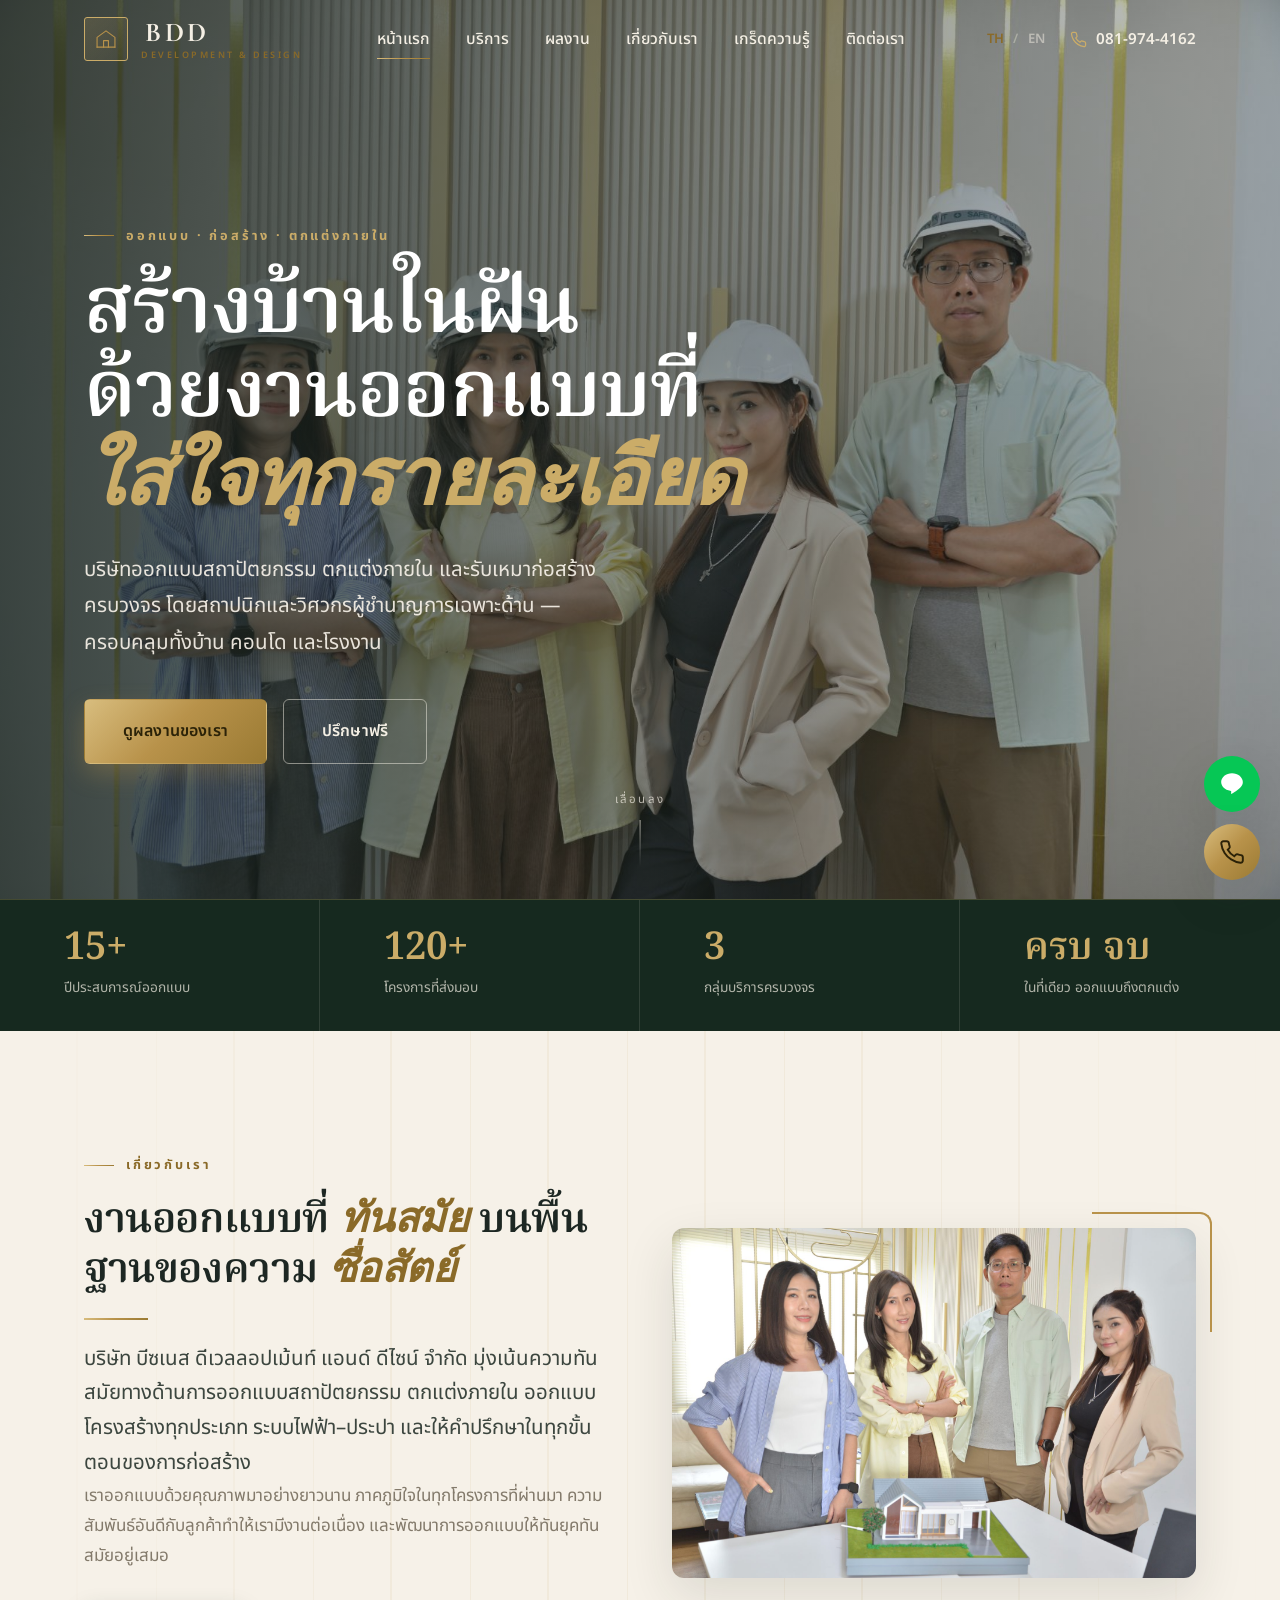
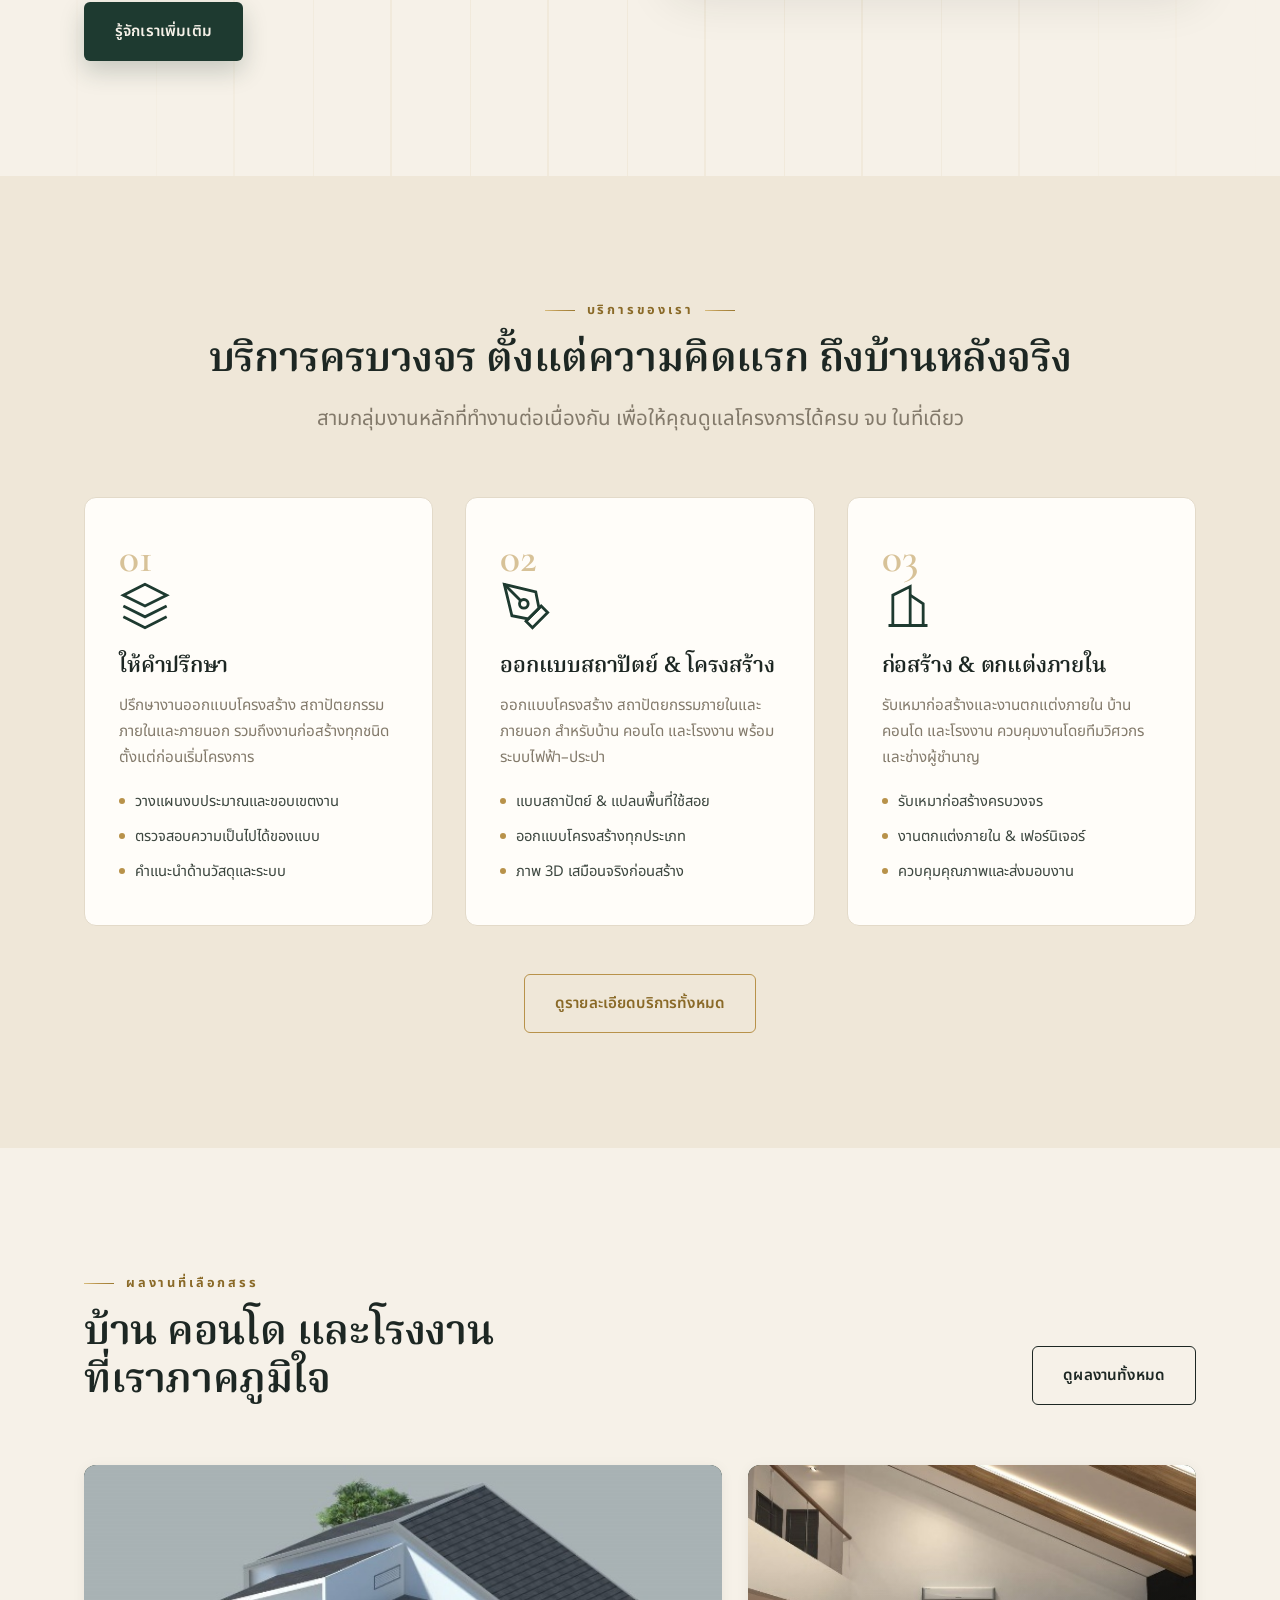
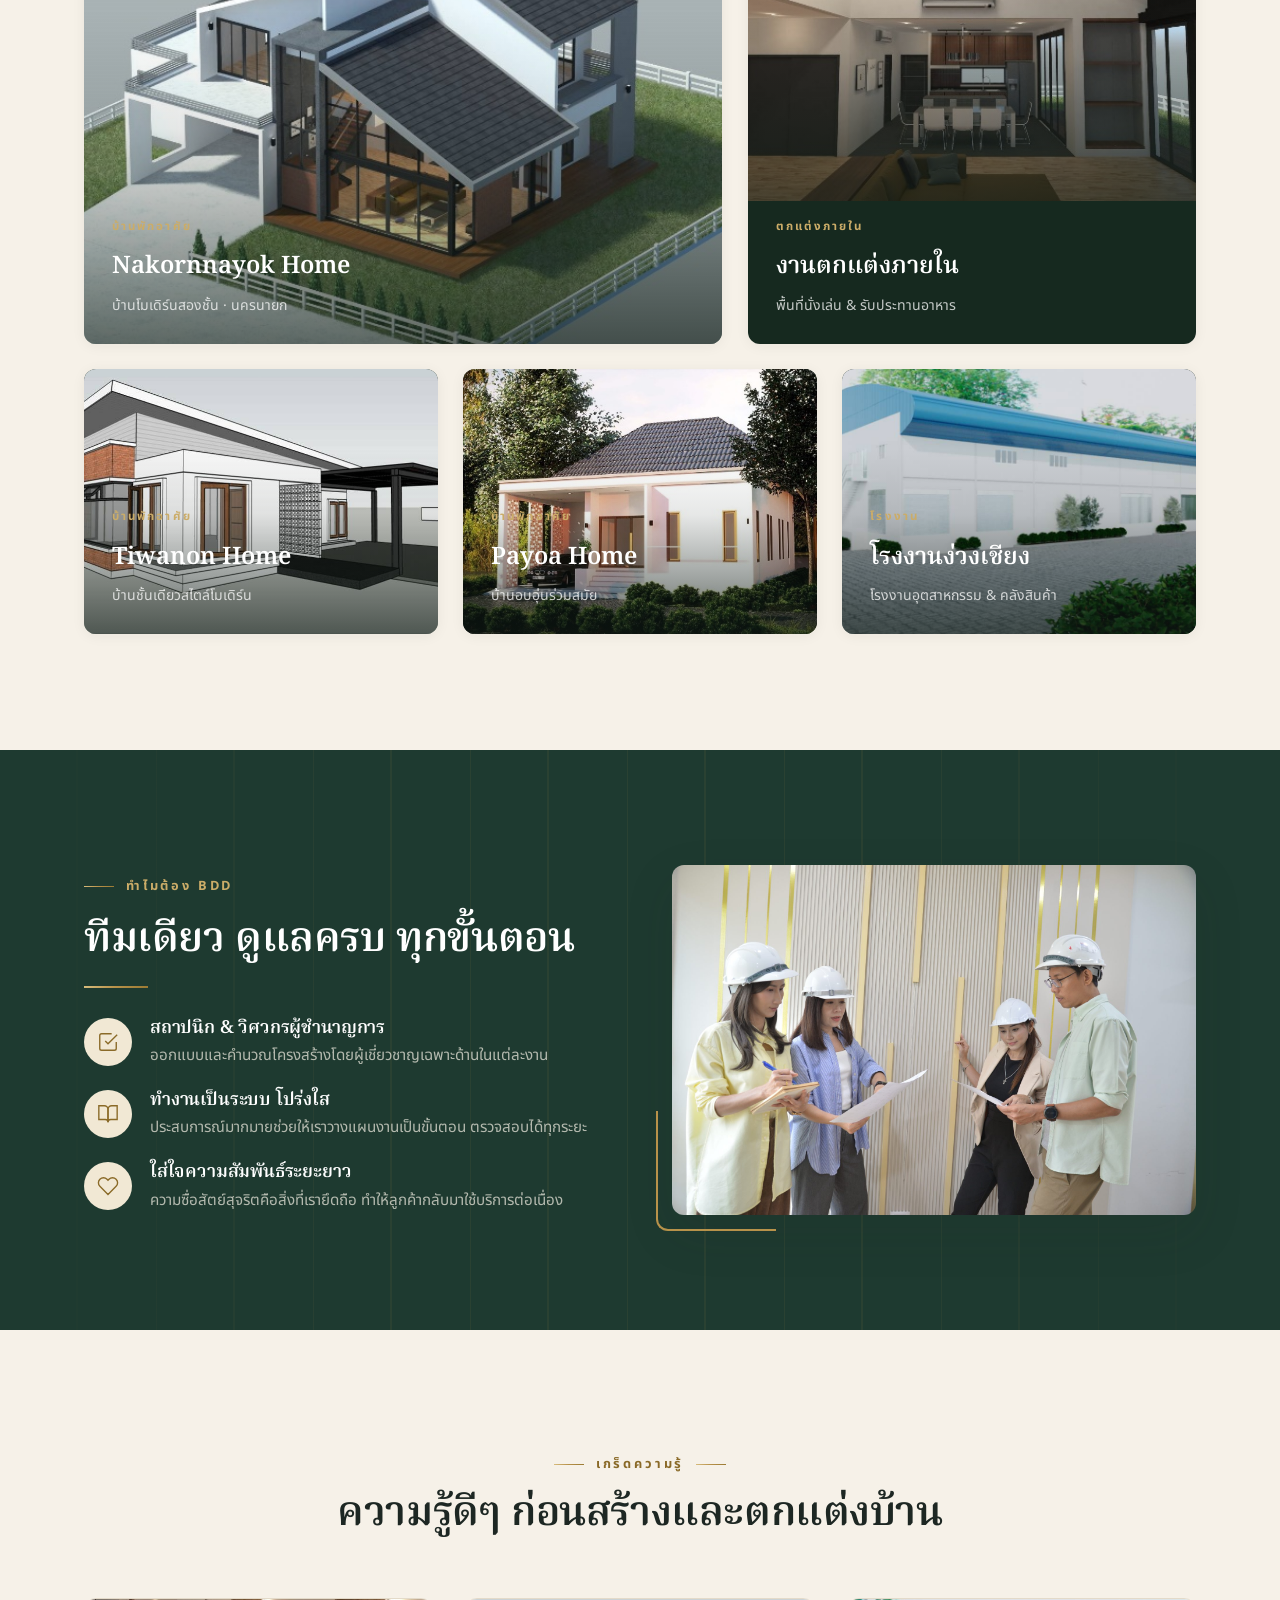
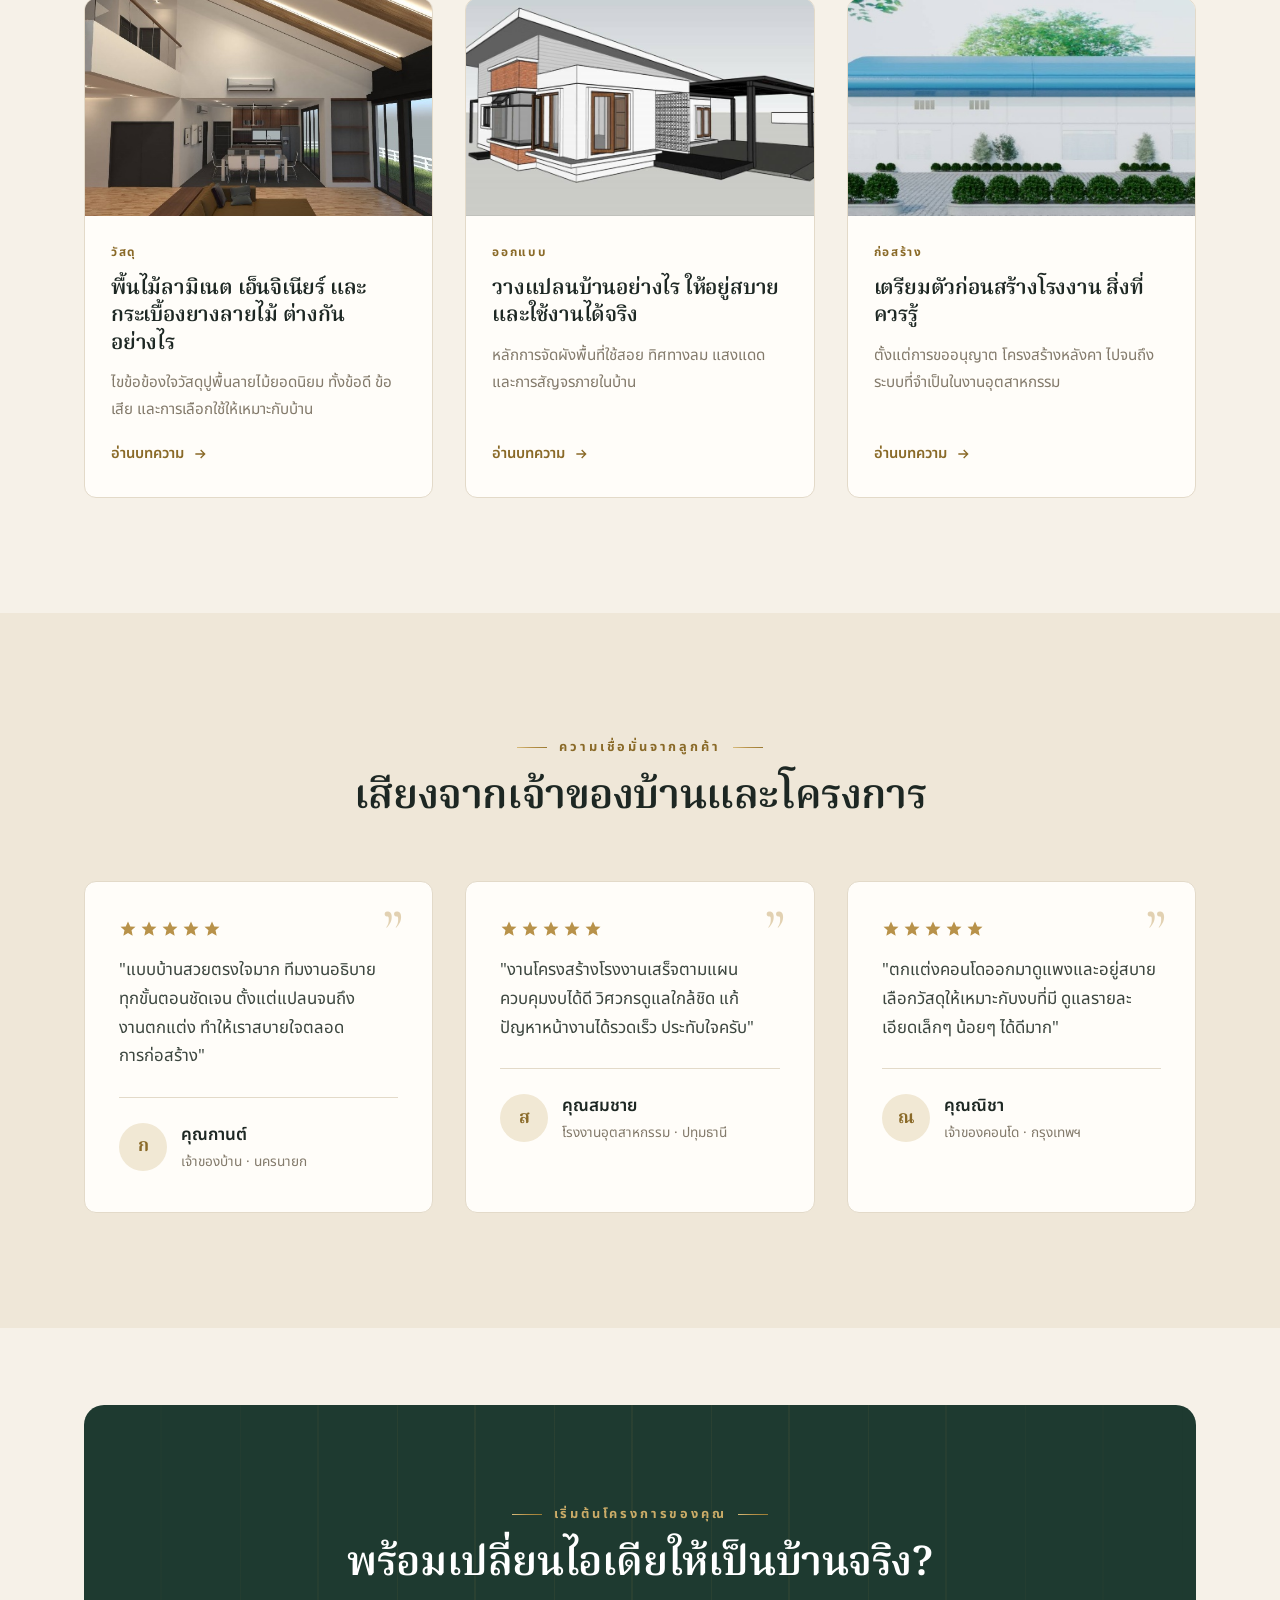
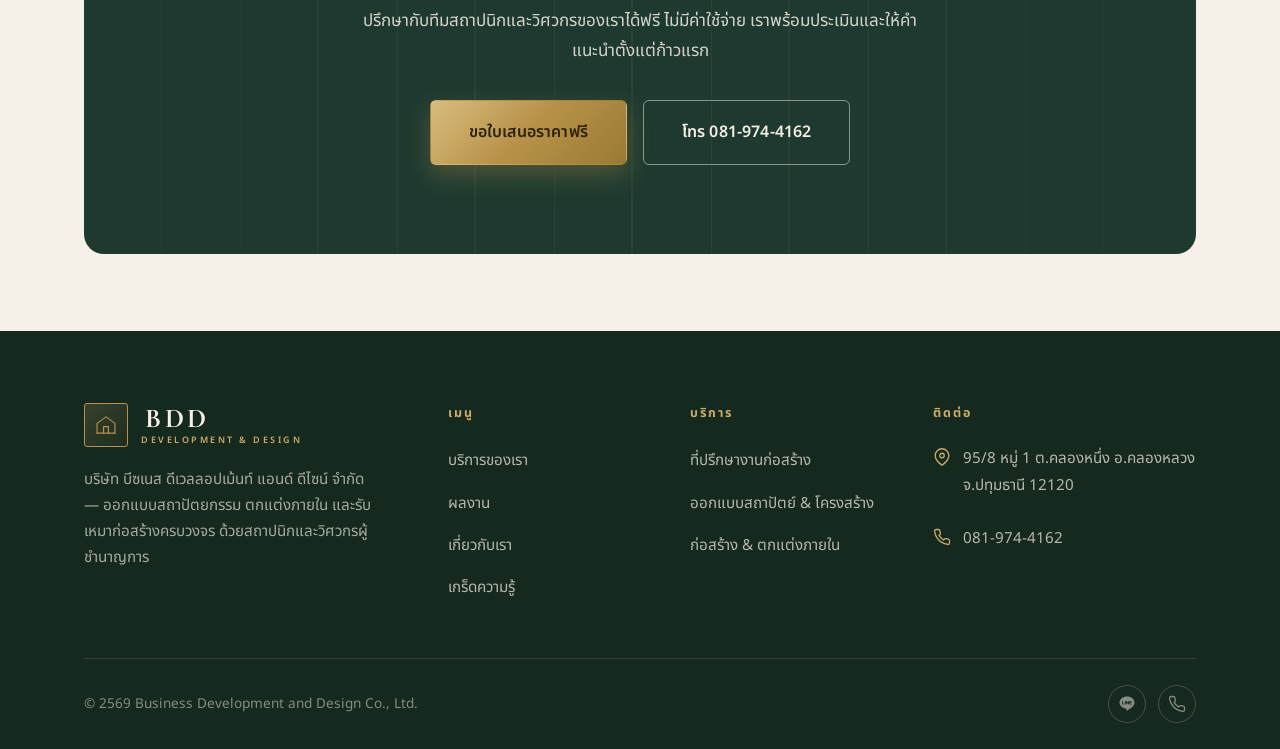
==== index.html @ d938772e "Add files via upload" ====
<!DOCTYPE html>
<html lang="th" data-lang="th">
<head>
<meta charset="UTF-8" />
<meta name="viewport" content="width=device-width, initial-scale=1.0" />
<title data-th="BDD · ออกแบบ ก่อสร้าง ตกแต่งภายใน" data-en="BDD · Architecture, Construction & Interior">BDD · ออกแบบ ก่อสร้าง ตกแต่งภายใน</title>
<meta name="description" content="บริษัท บีซเนส ดีเวลลอปเม้นท์ แอนด์ ดีไซน์ จำกัด — ออกแบบสถาปัตยกรรม ตกแต่งภายใน และรับเหมาก่อสร้างครบวงจร บ้าน คอนโด โรงงาน" />
<link rel="stylesheet" href="assets/styles.css" />
</head>
<body>

<!-- ============ HERO ============ -->
<section class="hero">
  <div class="hero__bg">
    <img src="assets/img/team-group.jpg" alt="ทีมงาน BDD" />
  </div>
  <div class="container">
    <div class="hero__inner">
      <span class="eyebrow on-dark reveal"><span class="th">ออกแบบ · ก่อสร้าง · ตกแต่งภายใน</span><span class="en">Architecture · Build · Interior</span></span>
      <h1 class="hero__title reveal" data-d="1">
        <span class="th">สร้างบ้านในฝัน<br />ด้วยงานออกแบบที่ <em>ใส่ใจทุกรายละเอียด</em></span>
        <span class="en">Building dream spaces<br />with <em>meticulous</em> design &amp; craft</span>
      </h1>
      <p class="hero__lead reveal" data-d="2">
        <span class="th">บริษัทออกแบบสถาปัตยกรรม ตกแต่งภายใน และรับเหมาก่อสร้างครบวงจร โดยสถาปนิกและวิศวกรผู้ชำนาญการเฉพาะด้าน — ครอบคลุมทั้งบ้าน คอนโด และโรงงาน</span>
        <span class="en">Full-service architecture, interior design and construction — delivered by experienced architects and specialist engineers. Homes, condos and factories.</span>
      </p>
      <div class="hero__cta btn-row reveal" data-d="3">
        <a class="btn btn-gold btn-lg" href="portfolio.html"><span class="th">ดูผลงานของเรา</span><span class="en">View Our Work</span></a>
        <a class="btn btn-ghost on-dark btn-lg" href="contact.html"><span class="th">ปรึกษาฟรี</span><span class="en">Free Consultation</span></a>
      </div>
    </div>
  </div>
  <div class="hero__scroll"><span class="th">เลื่อนลง</span><span class="en">Scroll</span><span class="line"></span></div>
</section>

<!-- ============ STAT STRIP ============ -->
<div class="hero-stats">
  <div class="hero-stats__grid">
    <div class="hero-stats__item">
      <div class="hero-stats__num"><span data-count="15">15</span>+</div>
      <div class="hero-stats__label"><span class="th">ปีประสบการณ์ออกแบบ</span><span class="en">Years of design</span></div>
    </div>
    <div class="hero-stats__item">
      <div class="hero-stats__num"><span data-count="120">120</span>+</div>
      <div class="hero-stats__label"><span class="th">โครงการที่ส่งมอบ</span><span class="en">Projects delivered</span></div>
    </div>
    <div class="hero-stats__item">
      <div class="hero-stats__num"><span data-count="3">3</span></div>
      <div class="hero-stats__label"><span class="th">กลุ่มบริการครบวงจร</span><span class="en">Service lines</span></div>
    </div>
    <div class="hero-stats__item">
      <div class="hero-stats__num"><span class="th">ครบ จบ</span><span class="en">All‑in</span></div>
      <div class="hero-stats__label"><span class="th">ในที่เดียว ออกแบบถึงตกแต่ง</span><span class="en">Design to handover</span></div>
    </div>
  </div>
</div>

<!-- ============ INTRO ============ -->
<section class="section pinstripe">
  <div class="container">
    <div class="split">
      <div class="reveal">
        <span class="eyebrow"><span class="th">เกี่ยวกับเรา</span><span class="en">Who we are</span></span>
        <h2 class="h2" style="margin-top:18px;">
          <span class="th">งานออกแบบที่ <span class="serif-accent">ทันสมัย</span> บนพื้นฐานของความ <span class="serif-accent">ซื่อสัตย์</span></span>
          <span class="en">Modern design built on a foundation of <span class="serif-accent">trust</span></span>
        </h2>
        <hr class="rule" />
        <p class="lead">
          <span class="th">บริษัท บีซเนส ดีเวลลอปเม้นท์ แอนด์ ดีไซน์ จำกัด มุ่งเน้นความทันสมัยทางด้านการออกแบบสถาปัตยกรรม ตกแต่งภายใน ออกแบบโครงสร้างทุกประเภท ระบบไฟฟ้า–ประปา และให้คำปรึกษาในทุกขั้นตอนของการก่อสร้าง</span>
          <span class="en">Business Development and Design Co., Ltd. focuses on contemporary architecture, interior design, structural engineering of all types, MEP systems, and consultation through every stage of construction.</span>
        </p>
        <p class="muted">
          <span class="th">เราออกแบบด้วยคุณภาพมาอย่างยาวนาน ภาคภูมิใจในทุกโครงการที่ผ่านมา ความสัมพันธ์อันดีกับลูกค้าทำให้เรามีงานต่อเนื่อง และพัฒนาการออกแบบให้ทันยุคทันสมัยอยู่เสมอ</span>
          <span class="en">We have delivered quality design for years and take pride in every project. Strong client relationships keep our work flowing — and keep our design thinking current.</span>
        </p>
        <div class="btn-row" style="margin-top:30px;">
          <a class="btn btn-primary" href="about.html"><span class="th">รู้จักเราเพิ่มเติม</span><span class="en">More about us</span></a>
        </div>
      </div>
      <div class="reveal" data-d="2">
        <div class="media-frame">
          <img src="assets/img/team-model.jpg" alt="ทีมงาน BDD กับโมเดลบ้าน" />
        </div>
      </div>
    </div>
  </div>
</section>

<!-- ============ SERVICES ============ -->
<section class="section bg-ivory2">
  <div class="container">
    <div class="section-head center reveal">
      <span class="eyebrow is-centered"><span class="th">บริการของเรา</span><span class="en">What we do</span></span>
      <h2 class="h2"><span class="th">บริการครบวงจร ตั้งแต่ความคิดแรก ถึงบ้านหลังจริง</span><span class="en">End‑to‑end service, from first idea to finished home</span></h2>
      <p class="lead mx-auto maxw-md muted"><span class="th">สามกลุ่มงานหลักที่ทำงานต่อเนื่องกัน เพื่อให้คุณดูแลโครงการได้ครบ จบ ในที่เดียว</span><span class="en">Three connected service lines so your whole project lives under one roof.</span></p>
    </div>
    <div class="grid grid-3">
      <div class="service-card reveal" data-d="1">
        <div class="service-card__num">01</div>
        <div class="service-card__icon"><svg viewBox="0 0 24 24" fill="none" stroke="currentColor"><path d="M12 2 2 7l10 5 10-5-10-5z"/><path d="m2 17 10 5 10-5"/><path d="m2 12 10 5 10-5"/></svg></div>
        <h3 class="h3"><span class="th">ให้คำปรึกษา</span><span class="en">Consulting</span></h3>
        <p><span class="th">ปรึกษางานออกแบบโครงสร้าง สถาปัตยกรรมภายในและภายนอก รวมถึงงานก่อสร้างทุกชนิด ตั้งแต่ก่อนเริ่มโครงการ</span><span class="en">Guidance on structural, interior and exterior architecture, and all construction work — right from the planning stage.</span></p>
        <ul class="service-card__list">
          <li><span class="th">วางแผนงบประมาณและขอบเขตงาน</span><span class="en">Budget &amp; scope planning</span></li>
          <li><span class="th">ตรวจสอบความเป็นไปได้ของแบบ</span><span class="en">Design feasibility review</span></li>
          <li><span class="th">คำแนะนำด้านวัสดุและระบบ</span><span class="en">Material &amp; systems advice</span></li>
        </ul>
      </div>
      <div class="service-card reveal" data-d="2">
        <div class="service-card__num">02</div>
        <div class="service-card__icon"><svg viewBox="0 0 24 24" fill="none" stroke="currentColor"><path d="m12 19 7-7 3 3-7 7-3-3z"/><path d="m18 13-1.5-7.5L2 2l3.5 14.5L13 18l5-5z"/><path d="m2 2 7.586 7.586"/><circle cx="11" cy="11" r="2"/></svg></div>
        <h3 class="h3"><span class="th">ออกแบบสถาปัตย์ &amp; โครงสร้าง</span><span class="en">Architecture &amp; Structure</span></h3>
        <p><span class="th">ออกแบบโครงสร้าง สถาปัตยกรรมภายในและภายนอก สำหรับบ้าน คอนโด และโรงงาน พร้อมระบบไฟฟ้า–ประปา</span><span class="en">Structural and architectural design — interior and exterior — for homes, condos and factories, including electrical and plumbing systems.</span></p>
        <ul class="service-card__list">
          <li><span class="th">แบบสถาปัตย์ &amp; แปลนพื้นที่ใช้สอย</span><span class="en">Architectural plans &amp; layouts</span></li>
          <li><span class="th">ออกแบบโครงสร้างทุกประเภท</span><span class="en">All structural types</span></li>
          <li><span class="th">ภาพ 3D เสมือนจริงก่อนสร้าง</span><span class="en">Photoreal 3D before building</span></li>
        </ul>
      </div>
      <div class="service-card reveal" data-d="3">
        <div class="service-card__num">03</div>
        <div class="service-card__icon"><svg viewBox="0 0 24 24" fill="none" stroke="currentColor"><path d="M3 21h18"/><path d="M5 21V7l8-4v18"/><path d="M19 21V11l-6-4"/><path d="M9 9v.01"/><path d="M9 12v.01"/><path d="M9 15v.01"/></svg></div>
        <h3 class="h3"><span class="th">ก่อสร้าง &amp; ตกแต่งภายใน</span><span class="en">Build &amp; Interior</span></h3>
        <p><span class="th">รับเหมาก่อสร้างและงานตกแต่งภายใน บ้าน คอนโด และโรงงาน ควบคุมงานโดยทีมวิศวกรและช่างผู้ชำนาญ</span><span class="en">Construction and interior fit‑out for homes, condos and factories — supervised by our engineers and skilled craftsmen.</span></p>
        <ul class="service-card__list">
          <li><span class="th">รับเหมาก่อสร้างครบวงจร</span><span class="en">Turnkey construction</span></li>
          <li><span class="th">งานตกแต่งภายใน &amp; เฟอร์นิเจอร์</span><span class="en">Interior &amp; furniture</span></li>
          <li><span class="th">ควบคุมคุณภาพและส่งมอบงาน</span><span class="en">QC &amp; handover</span></li>
        </ul>
      </div>
    </div>
    <div class="btn-row is-centered" style="margin-top:48px;">
      <a class="btn btn-outline-gold" href="services.html"><span class="th">ดูรายละเอียดบริการทั้งหมด</span><span class="en">Explore all services</span></a>
    </div>
  </div>
</section>

<!-- ============ FEATURED WORK ============ -->
<section class="section">
  <div class="container">
    <div class="section-head reveal" style="display:flex; justify-content:space-between; align-items:flex-end; gap:24px; flex-wrap:wrap;">
      <div>
        <span class="eyebrow"><span class="th">ผลงานที่เลือกสรร</span><span class="en">Selected work</span></span>
        <h2 class="h2" style="margin-top:14px;"><span class="th">บ้าน คอนโด และโรงงาน<br />ที่เราภาคภูมิใจ</span><span class="en">Homes, condos &amp; factories<br />we're proud of</span></h2>
      </div>
      <a class="btn btn-ghost" href="portfolio.html"><span class="th">ดูผลงานทั้งหมด</span><span class="en">All projects</span></a>
    </div>
    <div class="work-grid">
      <a class="work-card col-7 reveal" href="portfolio.html" data-d="1">
        <div class="work-card__media"><img src="assets/img/proj-nakornnayok-iso.jpg" alt="Nakornnayok Home" /></div>
        <span class="work-card__arrow"><svg viewBox="0 0 24 24" width="18" height="18" fill="none" stroke="currentColor" stroke-width="2"><path d="M7 17 17 7M9 7h8v8"/></svg></span>
        <div class="work-card__body">
          <span class="work-card__cat"><span class="th">บ้านพักอาศัย</span><span class="en">Residence</span></span>
          <div class="work-card__title">Nakornnayok Home</div>
          <div class="work-card__meta"><span class="th">บ้านโมเดิร์นสองชั้น · นครนายก</span><span class="en">Modern two‑storey · Nakhon Nayok</span></div>
        </div>
      </a>
      <a class="work-card col-5 reveal" href="portfolio.html" data-d="2">
        <div class="work-card__media"><img src="assets/img/interior-dining.jpg" alt="Interior" /></div>
        <span class="work-card__arrow"><svg viewBox="0 0 24 24" width="18" height="18" fill="none" stroke="currentColor" stroke-width="2"><path d="M7 17 17 7M9 7h8v8"/></svg></span>
        <div class="work-card__body">
          <span class="work-card__cat"><span class="th">ตกแต่งภายใน</span><span class="en">Interior</span></span>
          <div class="work-card__title"><span class="th">งานตกแต่งภายใน</span><span class="en">Interior Fit‑out</span></div>
          <div class="work-card__meta"><span class="th">พื้นที่นั่งเล่น &amp; รับประทานอาหาร</span><span class="en">Living &amp; dining space</span></div>
        </div>
      </a>
      <a class="work-card col-4 reveal" href="portfolio.html" data-d="1">
        <div class="work-card__media"><img src="assets/img/proj-tiwanon-single.jpg" alt="Tiwanon Home" /></div>
        <span class="work-card__arrow"><svg viewBox="0 0 24 24" width="18" height="18" fill="none" stroke="currentColor" stroke-width="2"><path d="M7 17 17 7M9 7h8v8"/></svg></span>
        <div class="work-card__body">
          <span class="work-card__cat"><span class="th">บ้านพักอาศัย</span><span class="en">Residence</span></span>
          <div class="work-card__title">Tiwanon Home</div>
          <div class="work-card__meta"><span class="th">บ้านชั้นเดียวสไตล์โมเดิร์น</span><span class="en">Single‑storey modern</span></div>
        </div>
      </a>
      <a class="work-card col-4 reveal" href="portfolio.html" data-d="2">
        <div class="work-card__media"><img src="assets/img/proj-payoa-house.jpg" alt="Payoa Home" /></div>
        <span class="work-card__arrow"><svg viewBox="0 0 24 24" width="18" height="18" fill="none" stroke="currentColor" stroke-width="2"><path d="M7 17 17 7M9 7h8v8"/></svg></span>
        <div class="work-card__body">
          <span class="work-card__cat"><span class="th">บ้านพักอาศัย</span><span class="en">Residence</span></span>
          <div class="work-card__title">Payoa Home</div>
          <div class="work-card__meta"><span class="th">บ้านอบอุ่นร่วมสมัย</span><span class="en">Warm contemporary home</span></div>
        </div>
      </a>
      <a class="work-card col-4 reveal" href="portfolio.html" data-d="3">
        <div class="work-card__media"><img src="assets/img/factory-render1.jpg" alt="Nguang Chiang Factory" /></div>
        <span class="work-card__arrow"><svg viewBox="0 0 24 24" width="18" height="18" fill="none" stroke="currentColor" stroke-width="2"><path d="M7 17 17 7M9 7h8v8"/></svg></span>
        <div class="work-card__body">
          <span class="work-card__cat"><span class="th">โรงงาน</span><span class="en">Industrial</span></span>
          <div class="work-card__title"><span class="th">โรงงานง่วงเชียง</span><span class="en">Nguang Chiang</span></div>
          <div class="work-card__meta"><span class="th">โรงงานอุตสาหกรรม &amp; คลังสินค้า</span><span class="en">Factory &amp; warehouse</span></div>
        </div>
      </a>
    </div>
  </div>
</section>

<!-- ============ WHY US ============ -->
<section class="section bg-forest pinstripe">
  <div class="container">
    <div class="split">
      <div class="reveal">
        <span class="eyebrow on-dark"><span class="th">ทำไมต้อง BDD</span><span class="en">Why BDD</span></span>
        <h2 class="h2" style="color:#fff; margin-top:18px;"><span class="th">ทีมเดียว ดูแลครบ ทุกขั้นตอน</span><span class="en">One team, accountable at every step</span></h2>
        <hr class="rule" />
        <ul class="feature-list">
          <li>
            <span class="fi-icon"><svg viewBox="0 0 24 24" fill="none" stroke="currentColor"><path d="m9 11 3 3L22 4"/><path d="M21 12v7a2 2 0 0 1-2 2H5a2 2 0 0 1-2-2V5a2 2 0 0 1 2-2h11"/></svg></span>
            <div>
              <h4 style="color:#fff;"><span class="th">สถาปนิก &amp; วิศวกรผู้ชำนาญการ</span><span class="en">Experienced architects &amp; engineers</span></h4>
              <p style="color:rgba(244,239,228,0.7);"><span class="th">ออกแบบและคำนวณโครงสร้างโดยผู้เชี่ยวชาญเฉพาะด้านในแต่ละงาน</span><span class="en">Design and structural calculation by specialists in each discipline.</span></p>
            </div>
          </li>
          <li>
            <span class="fi-icon"><svg viewBox="0 0 24 24" fill="none" stroke="currentColor"><path d="M2 3h6a4 4 0 0 1 4 4v14a3 3 0 0 0-3-3H2z"/><path d="M22 3h-6a4 4 0 0 0-4 4v14a3 3 0 0 1 3-3h7z"/></svg></span>
            <div>
              <h4 style="color:#fff;"><span class="th">ทำงานเป็นระบบ โปร่งใส</span><span class="en">Systematic &amp; transparent</span></h4>
              <p style="color:rgba(244,239,228,0.7);"><span class="th">ประสบการณ์มากมายช่วยให้เราวางแผนงานเป็นขั้นตอน ตรวจสอบได้ทุกระยะ</span><span class="en">Years of experience let us plan in clear stages you can track throughout.</span></p>
            </div>
          </li>
          <li>
            <span class="fi-icon"><svg viewBox="0 0 24 24" fill="none" stroke="currentColor"><path d="M20.84 4.61a5.5 5.5 0 0 0-7.78 0L12 5.67l-1.06-1.06a5.5 5.5 0 1 0-7.78 7.78L12 21.23l8.84-8.84a5.5 5.5 0 0 0 0-7.78z"/></svg></span>
            <div>
              <h4 style="color:#fff;"><span class="th">ใส่ใจความสัมพันธ์ระยะยาว</span><span class="en">Built for the long term</span></h4>
              <p style="color:rgba(244,239,228,0.7);"><span class="th">ความซื่อสัตย์สุจริตคือสิ่งที่เรายึดถือ ทำให้ลูกค้ากลับมาใช้บริการต่อเนื่อง</span><span class="en">Integrity is our core value — and the reason clients keep coming back.</span></p>
            </div>
          </li>
        </ul>
      </div>
      <div class="reveal" data-d="2">
        <div class="media-frame corner-bl">
          <img src="assets/img/team-review.jpg" alt="ทีมงานตรวจแบบ" />
        </div>
      </div>
    </div>
  </div>
</section>

<!-- ============ INSIGHTS ============ -->
<section class="section">
  <div class="container">
    <div class="section-head center reveal">
      <span class="eyebrow is-centered"><span class="th">เกร็ดความรู้</span><span class="en">Insights</span></span>
      <h2 class="h2"><span class="th">ความรู้ดีๆ ก่อนสร้างและตกแต่งบ้าน</span><span class="en">Helpful know‑how before you build</span></h2>
    </div>
    <div class="grid grid-3">
      <a class="article-card reveal" data-d="1" href="article-flooring.html">
        <div class="article-card__media"><img src="assets/img/interior-dining.jpg" alt="พื้นไม้" /></div>
        <div class="article-card__body">
          <span class="article-card__tag"><span class="th">วัสดุ</span><span class="en">Materials</span></span>
          <h3 class="article-card__title"><span class="th">พื้นไม้ลามิเนต เอ็นจิเนียร์ และกระเบื้องยางลายไม้ ต่างกันอย่างไร</span><span class="en">Laminate vs engineered wood vs vinyl: what's the difference?</span></h3>
          <p class="article-card__excerpt"><span class="th">ไขข้อข้องใจวัสดุปูพื้นลายไม้ยอดนิยม ทั้งข้อดี ข้อเสีย และการเลือกใช้ให้เหมาะกับบ้าน</span><span class="en">Demystifying the most popular wood‑look flooring — pros, cons and how to choose.</span></p>
          <span class="article-card__more"><span class="th">อ่านบทความ</span><span class="en">Read more</span><svg viewBox="0 0 24 24" fill="none" stroke="currentColor" stroke-width="2"><path d="M5 12h14M13 6l6 6-6 6"/></svg></span>
        </div>
      </a>
      <a class="article-card reveal" data-d="2" href="knowledge.html">
        <div class="article-card__media"><img src="assets/img/proj-tiwanon-single.jpg" alt="แปลนบ้าน" /></div>
        <div class="article-card__body">
          <span class="article-card__tag"><span class="th">ออกแบบ</span><span class="en">Design</span></span>
          <h3 class="article-card__title"><span class="th">วางแปลนบ้านอย่างไร ให้อยู่สบายและใช้งานได้จริง</span><span class="en">Planning a layout that's comfortable and practical</span></h3>
          <p class="article-card__excerpt"><span class="th">หลักการจัดผังพื้นที่ใช้สอย ทิศทางลม แสงแดด และการสัญจรภายในบ้าน</span><span class="en">Principles of zoning, airflow, daylight and circulation inside the home.</span></p>
          <span class="article-card__more"><span class="th">อ่านบทความ</span><span class="en">Read more</span><svg viewBox="0 0 24 24" fill="none" stroke="currentColor" stroke-width="2"><path d="M5 12h14M13 6l6 6-6 6"/></svg></span>
        </div>
      </a>
      <a class="article-card reveal" data-d="3" href="knowledge.html">
        <div class="article-card__media"><img src="assets/img/factory-render2.jpg" alt="งานก่อสร้าง" /></div>
        <div class="article-card__body">
          <span class="article-card__tag"><span class="th">ก่อสร้าง</span><span class="en">Construction</span></span>
          <h3 class="article-card__title"><span class="th">เตรียมตัวก่อนสร้างโรงงาน สิ่งที่ควรรู้</span><span class="en">Before building a factory: what to know</span></h3>
          <p class="article-card__excerpt"><span class="th">ตั้งแต่การขออนุญาต โครงสร้างหลังคา ไปจนถึงระบบที่จำเป็นในงานอุตสาหกรรม</span><span class="en">From permits and roof structures to the essential systems for industrial work.</span></p>
          <span class="article-card__more"><span class="th">อ่านบทความ</span><span class="en">Read more</span><svg viewBox="0 0 24 24" fill="none" stroke="currentColor" stroke-width="2"><path d="M5 12h14M13 6l6 6-6 6"/></svg></span>
        </div>
      </a>
    </div>
  </div>
</section>

<!-- ============ REVIEWS ============ -->
<section class="section bg-ivory2">
  <div class="container">
    <div class="section-head center reveal">
      <span class="eyebrow is-centered"><span class="th">ความเชื่อมั่นจากลูกค้า</span><span class="en">Client trust</span></span>
      <h2 class="h2"><span class="th">เสียงจากเจ้าของบ้านและโครงการ</span><span class="en">What our clients say</span></h2>
    </div>
    <div class="grid grid-3">
      <div class="review-card reveal" data-d="1">
        <span class="review-card__quote">&rdquo;</span>
        <div class="review-card__stars"><svg viewBox="0 0 24 24" fill="currentColor"><path d="m12 2 3 6.5 7 .6-5.3 4.6L18.2 21 12 17.3 5.8 21l1.5-7.3L2 9.1l7-.6z"/></svg><svg viewBox="0 0 24 24" fill="currentColor"><path d="m12 2 3 6.5 7 .6-5.3 4.6L18.2 21 12 17.3 5.8 21l1.5-7.3L2 9.1l7-.6z"/></svg><svg viewBox="0 0 24 24" fill="currentColor"><path d="m12 2 3 6.5 7 .6-5.3 4.6L18.2 21 12 17.3 5.8 21l1.5-7.3L2 9.1l7-.6z"/></svg><svg viewBox="0 0 24 24" fill="currentColor"><path d="m12 2 3 6.5 7 .6-5.3 4.6L18.2 21 12 17.3 5.8 21l1.5-7.3L2 9.1l7-.6z"/></svg><svg viewBox="0 0 24 24" fill="currentColor"><path d="m12 2 3 6.5 7 .6-5.3 4.6L18.2 21 12 17.3 5.8 21l1.5-7.3L2 9.1l7-.6z"/></svg></div>
        <p class="review-card__text"><span class="th">"แบบบ้านสวยตรงใจมาก ทีมงานอธิบายทุกขั้นตอนชัดเจน ตั้งแต่แปลนจนถึงงานตกแต่ง ทำให้เราสบายใจตลอดการก่อสร้าง"</span><span class="en">"The design was exactly what we dreamed of. The team explained every step clearly, from plans to finishing — we felt at ease the whole way."</span></p>
        <div class="review-card__author"><span class="review-card__avatar">ก</span><div><div class="review-card__name"><span class="th">คุณกานต์</span><span class="en">Khun Kan</span></div><div class="review-card__loc"><span class="th">เจ้าของบ้าน · นครนายก</span><span class="en">Homeowner · Nakhon Nayok</span></div></div></div>
      </div>
      <div class="review-card reveal" data-d="2">
        <span class="review-card__quote">&rdquo;</span>
        <div class="review-card__stars"><svg viewBox="0 0 24 24" fill="currentColor"><path d="m12 2 3 6.5 7 .6-5.3 4.6L18.2 21 12 17.3 5.8 21l1.5-7.3L2 9.1l7-.6z"/></svg><svg viewBox="0 0 24 24" fill="currentColor"><path d="m12 2 3 6.5 7 .6-5.3 4.6L18.2 21 12 17.3 5.8 21l1.5-7.3L2 9.1l7-.6z"/></svg><svg viewBox="0 0 24 24" fill="currentColor"><path d="m12 2 3 6.5 7 .6-5.3 4.6L18.2 21 12 17.3 5.8 21l1.5-7.3L2 9.1l7-.6z"/></svg><svg viewBox="0 0 24 24" fill="currentColor"><path d="m12 2 3 6.5 7 .6-5.3 4.6L18.2 21 12 17.3 5.8 21l1.5-7.3L2 9.1l7-.6z"/></svg><svg viewBox="0 0 24 24" fill="currentColor"><path d="m12 2 3 6.5 7 .6-5.3 4.6L18.2 21 12 17.3 5.8 21l1.5-7.3L2 9.1l7-.6z"/></svg></div>
        <p class="review-card__text"><span class="th">"งานโครงสร้างโรงงานเสร็จตามแผน ควบคุมงบได้ดี วิศวกรดูแลใกล้ชิด แก้ปัญหาหน้างานได้รวดเร็ว ประทับใจครับ"</span><span class="en">"Our factory structure finished on schedule and on budget. The engineers were hands‑on and solved on‑site issues fast. Impressed."</span></p>
        <div class="review-card__author"><span class="review-card__avatar">ส</span><div><div class="review-card__name"><span class="th">คุณสมชาย</span><span class="en">Khun Somchai</span></div><div class="review-card__loc"><span class="th">โรงงานอุตสาหกรรม · ปทุมธานี</span><span class="en">Factory owner · Pathum Thani</span></div></div></div>
      </div>
      <div class="review-card reveal" data-d="3">
        <span class="review-card__quote">&rdquo;</span>
        <div class="review-card__stars"><svg viewBox="0 0 24 24" fill="currentColor"><path d="m12 2 3 6.5 7 .6-5.3 4.6L18.2 21 12 17.3 5.8 21l1.5-7.3L2 9.1l7-.6z"/></svg><svg viewBox="0 0 24 24" fill="currentColor"><path d="m12 2 3 6.5 7 .6-5.3 4.6L18.2 21 12 17.3 5.8 21l1.5-7.3L2 9.1l7-.6z"/></svg><svg viewBox="0 0 24 24" fill="currentColor"><path d="m12 2 3 6.5 7 .6-5.3 4.6L18.2 21 12 17.3 5.8 21l1.5-7.3L2 9.1l7-.6z"/></svg><svg viewBox="0 0 24 24" fill="currentColor"><path d="m12 2 3 6.5 7 .6-5.3 4.6L18.2 21 12 17.3 5.8 21l1.5-7.3L2 9.1l7-.6z"/></svg><svg viewBox="0 0 24 24" fill="currentColor"><path d="m12 2 3 6.5 7 .6-5.3 4.6L18.2 21 12 17.3 5.8 21l1.5-7.3L2 9.1l7-.6z"/></svg></div>
        <p class="review-card__text"><span class="th">"ตกแต่งคอนโดออกมาดูแพงและอยู่สบาย เลือกวัสดุให้เหมาะกับงบที่มี ดูแลรายละเอียดเล็กๆ น้อยๆ ได้ดีมาก"</span><span class="en">"Our condo interior looks high‑end and lives beautifully. They matched materials to our budget and nailed the small details."</span></p>
        <div class="review-card__author"><span class="review-card__avatar">ณ</span><div><div class="review-card__name"><span class="th">คุณณิชา</span><span class="en">Khun Nicha</span></div><div class="review-card__loc"><span class="th">เจ้าของคอนโด · กรุงเทพฯ</span><span class="en">Condo owner · Bangkok</span></div></div></div>
      </div>
    </div>
  </div>
</section>

<!-- ============ CTA ============ -->
<section class="section--tight">
  <div class="container">
    <div class="cta-band pinstripe reveal">
      <span class="eyebrow is-centered on-dark"><span class="th">เริ่มต้นโครงการของคุณ</span><span class="en">Start your project</span></span>
      <h2 class="cta-band__title" style="margin-top:14px;"><span class="th">พร้อมเปลี่ยนไอเดียให้เป็นบ้านจริง?</span><span class="en">Ready to turn your idea into a real home?</span></h2>
      <p><span class="th">ปรึกษากับทีมสถาปนิกและวิศวกรของเราได้ฟรี ไม่มีค่าใช้จ่าย เราพร้อมประเมินและให้คำแนะนำตั้งแต่ก้าวแรก</span><span class="en">Talk to our architects and engineers — free of charge. We'll assess your needs and advise you from the very first step.</span></p>
      <div class="btn-row is-centered">
        <a class="btn btn-gold btn-lg" href="contact.html"><span class="th">ขอใบเสนอราคาฟรี</span><span class="en">Get a free quote</span></a>
        <a class="btn btn-ghost on-dark btn-lg" href="tel:0819744162"><span class="th">โทร 081-974-4162</span><span class="en">Call 081-974-4162</span></a>
      </div>
    </div>
  </div>
</section>

<script src="assets/chrome.js"></script>
<script src="assets/site.js"></script>
</body>
</html>
---- assets/styles.css ----
/* ============================================================
   BDD — Business Development & Design
   Cream-Gold luxury system. Extends Content Queue design system
   (Noto Sans Thai, deep green ink) with a metallic-gold accent
   and an editorial serif. Gold-pinstripe-on-cream motif echoes
   the brand's interior walls.
   ============================================================ */

@import url("https://fonts.googleapis.com/css2?family=Noto+Sans+Thai:wght@300;400;500;600;700&family=Noto+Serif+Thai:wght@400;500;600;700&family=Cormorant+Garamond:wght@500;600;700&display=swap");

:root {
  color-scheme: light;

  /* base */
  --ivory:      #f6f1e8;   /* page background, warm cream */
  --ivory-2:    #efe7d8;   /* alternate section */
  --paper:      #fffdf9;   /* cards / panels */
  --ink:        #1d2723;   /* primary text, deep green-charcoal */
  --ink-soft:   #3c463f;
  --muted:      #837a6b;   /* secondary text, warm taupe */
  --line:       #e3dac9;   /* hairline borders */
  --line-soft:  #ece4d5;

  /* gold accent system */
  --gold:       #b8924a;   /* primary metallic */
  --gold-bright:#cbac68;
  --gold-dark:  #8a6a28;   /* accessible gold text on cream */
  --gold-soft:  #f1e8d4;   /* gold tint fills */
  --gold-line:  linear-gradient(135deg, #d8bd7e 0%, #b8924a 48%, #9a7a33 100%);

  /* deep green anchor (dark sections, footer, primary buttons) */
  --forest:      #1e3a30;
  --forest-deep: #16291f;
  --forest-soft: #e6ece6;

  /* status / utility (from design system) */
  --danger: #b42318;

  /* type families */
  --font-body:    "Noto Sans Thai", system-ui, -apple-system, sans-serif;
  --font-display: "Noto Serif Thai", Georgia, serif;
  --font-mark:    "Cormorant Garamond", Georgia, serif;

  /* type scale */
  --fs-display: clamp(2.7rem, 6.2vw, 5.2rem);
  --fs-h1:      clamp(2rem, 4vw, 3.3rem);
  --fs-h2:      clamp(1.7rem, 3.2vw, 2.6rem);
  --fs-h3:      1.35rem;
  --fs-lead:    clamp(1.1rem, 1.6vw, 1.3rem);
  --fs-body:    1.0625rem;
  --fs-sm:      0.95rem;
  --fs-eyebrow: 0.8rem;

  /* spacing & shape */
  --r-sm: 6px;
  --r-md: 12px;
  --r-lg: 20px;
  --shadow-sm: 0 2px 14px rgba(29, 39, 35, 0.06);
  --shadow-md: 0 18px 50px rgba(29, 39, 35, 0.12);
  --shadow-lg: 0 30px 80px rgba(29, 39, 35, 0.18);
  --container: 1240px;
  --gutter: clamp(20px, 5vw, 64px);
  --nav-h: 80px;
}

/* ---------- reset ---------- */
*, *::before, *::after { box-sizing: border-box; }
* { margin: 0; }
html { -webkit-text-size-adjust: 100%; scroll-behavior: smooth; }
body {
  font-family: var(--font-body);
  font-size: var(--fs-body);
  line-height: 1.78;
  color: var(--ink);
  background: var(--ivory);
  -webkit-font-smoothing: antialiased;
  text-rendering: optimizeLegibility;
  overflow-x: hidden;
}
img { display: block; max-width: 100%; height: auto; }
a { color: inherit; text-decoration: none; }
button { font: inherit; cursor: pointer; border: none; background: none; color: inherit; }
ul { list-style: none; padding: 0; }
h1, h2, h3, h4 { font-family: var(--font-display); font-weight: 600; line-height: 1.18; color: var(--ink); letter-spacing: -0.01em; }
p { text-wrap: pretty; }

/* ---------- bilingual toggle ---------- */
html[data-lang="th"] .en { display: none !important; }
html[data-lang="en"] .th { display: none !important; }

/* ---------- layout helpers ---------- */
.container { width: 100%; max-width: var(--container); margin-inline: auto; padding-inline: var(--gutter); }
.section { padding-block: clamp(64px, 9vw, 130px); }
.section--tight { padding-block: clamp(48px, 6vw, 90px); }
.bg-ivory2 { background: var(--ivory-2); }
.bg-paper { background: var(--paper); }
.bg-forest { background: var(--forest); color: #f4efe4; }
.center { text-align: center; }
.mx-auto { margin-inline: auto; }
.maxw-sm { max-width: 540px; }
.maxw-md { max-width: 680px; }
.maxw-lg { max-width: 820px; }

/* gold pinstripe motif — subtle vertical gold lines on cream */
.pinstripe {
  position: relative;
}
.pinstripe::before {
  content: "";
  position: absolute; inset: 0;
  background-image: repeating-linear-gradient(
    90deg,
    transparent 0, transparent 76px,
    rgba(184,146,74,0.16) 76px, rgba(184,146,74,0.16) 78px,
    transparent 78px, transparent 156px,
    rgba(184,146,74,0.16) 156px, rgba(184,146,74,0.16) 157px
  );
  pointer-events: none;
  mask-image: linear-gradient(90deg, transparent, #000 30%, #000 70%, transparent);
  opacity: 0.5;
}
.pinstripe > * { position: relative; }

/* ---------- typography utilities ---------- */
.eyebrow {
  display: inline-flex; align-items: center; gap: 12px;
  font-family: var(--font-body);
  font-size: var(--fs-eyebrow);
  font-weight: 700;
  letter-spacing: 0.22em;
  text-transform: uppercase;
  color: var(--gold-dark);
}
.eyebrow::before {
  content: ""; width: 30px; height: 1px; background: var(--gold-line);
}
.eyebrow.is-centered { justify-content: center; }
.eyebrow.is-centered::after {
  content: ""; width: 30px; height: 1px; background: var(--gold-line);
}
.eyebrow.on-dark { color: var(--gold-bright); }

.display { font-family: var(--font-display); font-size: var(--fs-display); font-weight: 600; line-height: 1.08; }
.h1 { font-size: var(--fs-h1); }
.h2 { font-size: var(--fs-h2); }
.h3 { font-size: var(--fs-h3); font-weight: 600; }
.lead { font-size: var(--fs-lead); line-height: 1.7; color: var(--ink-soft); font-weight: 400; }
.muted { color: var(--muted); }
.serif-accent { font-family: var(--font-mark); font-style: italic; color: var(--gold-dark); font-weight: 600; }
.section-head { margin-bottom: clamp(36px, 5vw, 60px); }
.section-head .h2 { margin-top: 14px; }
.section-head p { margin-top: 18px; }

/* gold divider rule */
.rule { width: 64px; height: 2px; background: var(--gold-line); border: none; margin: 22px 0; }
.rule.is-centered { margin-inline: auto; }

/* ---------- buttons ---------- */
.btn {
  display: inline-flex; align-items: center; justify-content: center; gap: 10px;
  padding: 15px 30px;
  font-family: var(--font-body); font-weight: 600; font-size: var(--fs-sm);
  letter-spacing: 0.01em;
  border-radius: var(--r-sm);
  transition: transform .18s ease, background .18s ease, color .18s ease, box-shadow .18s ease, border-color .18s ease;
  border: 1px solid transparent;
  white-space: nowrap;
}
.btn:hover { transform: translateY(-2px); }
.btn-primary { background: var(--forest); color: #f6f1e8; box-shadow: 0 10px 24px rgba(30,58,48,0.22); }
.btn-primary:hover { background: var(--forest-deep); }
.btn-gold { background: var(--gold-line); color: #2b2208; box-shadow: 0 10px 24px rgba(184,146,74,0.32); }
.btn-gold:hover { box-shadow: 0 14px 30px rgba(184,146,74,0.42); }
.btn-ghost { border-color: var(--ink); color: var(--ink); background: transparent; }
.btn-ghost:hover { background: var(--ink); color: var(--ivory); }
.btn-ghost.on-dark { border-color: rgba(244,239,228,0.5); color: #f4efe4; }
.btn-ghost.on-dark:hover { background: #f4efe4; color: var(--forest); }
.btn-lg { padding: 17px 38px; font-size: 1rem; }
.btn-outline-gold { border-color: var(--gold); color: var(--gold-dark); }
.btn-outline-gold:hover { background: var(--gold-soft); }

.btn-row { display: flex; flex-wrap: wrap; gap: 16px; }
.btn-row.is-centered { justify-content: center; }

/* ---------- header / nav ---------- */
.site-header {
  position: fixed; top: 0; left: 0; right: 0; z-index: 100;
  height: var(--nav-h);
  display: flex; align-items: center;
  transition: background .35s ease, box-shadow .35s ease, border-color .35s ease;
  border-bottom: 1px solid transparent;
}
.site-header .container { display: flex; align-items: center; justify-content: space-between; gap: 24px; }
.site-header.is-solid {
  background: rgba(246,241,232,0.92);
  backdrop-filter: blur(12px); -webkit-backdrop-filter: blur(12px);
  border-bottom-color: var(--line);
  box-shadow: 0 1px 0 rgba(255,255,255,0.5) inset;
}

/* logo / wordmark */
.brand { display: flex; align-items: center; gap: 13px; }
.brand__mark {
  width: 44px; height: 44px; flex: none;
  display: grid; place-items: center;
  border: 1.5px solid var(--gold); border-radius: 3px;
  position: relative;
  background:
    linear-gradient(135deg, rgba(203,172,104,0.18), rgba(154,122,51,0.05));
}
.brand__mark svg { width: 26px; height: 26px; }
.brand__name { display: flex; flex-direction: column; line-height: 1; }
.brand__word {
  font-family: var(--font-mark); font-weight: 700; font-size: 1.7rem;
  letter-spacing: 0.14em; color: var(--ink); padding-left: 0.14em;
}
.brand__sub {
  font-family: var(--font-body); font-weight: 600; font-size: 0.56rem;
  letter-spacing: 0.28em; text-transform: uppercase; color: var(--gold-dark);
  margin-top: 4px;
}
.site-header.on-light .brand__word { color: var(--ink); }
/* header over dark hero (top, not scrolled) */
.site-header:not(.is-solid).hero-dark .brand__word,
.site-header:not(.is-solid).hero-dark .nav__link,
.site-header:not(.is-solid).hero-dark .lang-toggle { color: #f4efe4; }
.site-header:not(.is-solid).hero-dark .brand__mark { border-color: var(--gold-bright); }

.nav { display: flex; align-items: center; gap: 4px; }
.nav__link {
  position: relative; padding: 10px 16px; font-weight: 500; font-size: 0.98rem;
  color: var(--ink-soft); transition: color .2s ease;
}
.nav__link::after {
  content: ""; position: absolute; left: 16px; right: 16px; bottom: 4px; height: 1.5px;
  background: var(--gold-line); transform: scaleX(0); transform-origin: left; transition: transform .25s ease;
}
.nav__link:hover { color: var(--gold-dark); }
.nav__link:hover::after, .nav__link.is-active::after { transform: scaleX(1); }
.nav__link.is-active { color: var(--ink); }
.site-header:not(.is-solid).hero-dark .nav__link:hover { color: #fff; }

.header-actions { display: flex; align-items: center; gap: 18px; }
.lang-toggle {
  display: inline-flex; align-items: center; gap: 2px;
  font-weight: 600; font-size: 0.82rem; letter-spacing: 0.05em;
  color: var(--ink-soft);
}
.lang-toggle button { padding: 4px 7px; border-radius: 4px; color: inherit; opacity: 0.5; transition: opacity .2s, background .2s; }
.lang-toggle button.is-active { opacity: 1; color: var(--gold-dark); }
.lang-toggle .sep { opacity: 0.35; }
.header-phone {
  display: inline-flex; align-items: center; gap: 9px;
  font-weight: 600; font-size: 0.95rem; color: var(--ink);
}
.header-phone svg { width: 17px; height: 17px; color: var(--gold-dark); }
.site-header:not(.is-solid).hero-dark .header-phone { color: #f4efe4; }
.site-header:not(.is-solid).hero-dark .header-phone svg { color: var(--gold-bright); }

.nav-toggle { display: none; width: 44px; height: 44px; align-items: center; justify-content: center; flex-direction: column; gap: 5px; }
.nav-toggle span { width: 24px; height: 2px; background: var(--ink); transition: transform .3s, opacity .3s; }
.site-header:not(.is-solid).hero-dark .nav-toggle span { background: #f4efe4; }

/* mobile drawer */
.mobile-nav {
  position: fixed; inset: 0; z-index: 99;
  background: var(--ivory); padding: calc(var(--nav-h) + 20px) var(--gutter) 40px;
  display: flex; flex-direction: column; gap: 6px;
  transform: translateX(100%); transition: transform .4s cubic-bezier(.7,0,.2,1);
  visibility: hidden;
}
.mobile-nav.is-open { transform: translateX(0); visibility: visible; }
.mobile-nav a { font-family: var(--font-display); font-size: 1.7rem; padding: 14px 0; border-bottom: 1px solid var(--line); }
.mobile-nav .mobile-cta { margin-top: 26px; display: flex; flex-direction: column; gap: 12px; }

/* ---------- hero ---------- */
.hero {
  position: relative; min-height: 100svh; display: flex; align-items: center;
  color: #f6f1e8; overflow: hidden;
}
.hero__bg { position: absolute; inset: 0; z-index: 0; }
.hero__bg img { width: 100%; height: 100%; object-fit: cover; }
.hero__bg::after {
  content: ""; position: absolute; inset: 0;
  background: linear-gradient(90deg, rgba(22,32,27,0.82) 0%, rgba(22,32,27,0.55) 45%, rgba(22,32,27,0.25) 100%);
}
.hero .container { position: relative; z-index: 2; padding-top: var(--nav-h); }
.hero__inner { max-width: 760px; }
.hero__title { font-size: var(--fs-display); font-weight: 600; line-height: 1.06; color: #fff; margin-top: 22px; }
.hero__title em { font-family: var(--font-mark); font-style: italic; font-weight: 600; color: var(--gold-bright); }
.hero__lead { font-size: var(--fs-lead); margin-top: 26px; max-width: 540px; color: rgba(246,241,232,0.92); }
.hero__cta { margin-top: 38px; }
.hero__scroll {
  position: absolute; bottom: 34px; left: 50%; transform: translateX(-50%); z-index: 2;
  display: flex; flex-direction: column; align-items: center; gap: 10px;
  font-size: 0.72rem; letter-spacing: 0.2em; text-transform: uppercase; color: rgba(246,241,232,0.7);
}
.hero__scroll .line { width: 1px; height: 46px; background: linear-gradient(rgba(246,241,232,0.7), transparent); animation: scrolldrop 2s ease-in-out infinite; }
@keyframes scrolldrop { 0%,100%{opacity:.3; transform:scaleY(.6); transform-origin:top;} 50%{opacity:1; transform:scaleY(1);} }

/* hero stat strip */
.hero-stats {
  position: relative; z-index: 3; margin-top: -1px;
  background: var(--forest-deep); color: #f4efe4;
  border-top: 1px solid rgba(203,172,104,0.25);
}
.hero-stats__grid { display: grid; grid-template-columns: repeat(4, 1fr); }
.hero-stats__item { padding: 30px var(--gutter); border-right: 1px solid rgba(244,239,228,0.12); }
.hero-stats__item:last-child { border-right: none; }
.hero-stats__num { font-family: var(--font-display); font-size: 2.4rem; font-weight: 600; color: var(--gold-bright); line-height: 1; }
.hero-stats__label { font-size: 0.86rem; color: rgba(244,239,228,0.7); margin-top: 8px; }

/* ---------- generic page hero (interior pages) ---------- */
.page-hero {
  position: relative; padding-top: calc(var(--nav-h) + 70px); padding-bottom: 70px;
  background: var(--forest); color: #f4efe4; overflow: hidden;
}
.page-hero.has-img { padding-top: calc(var(--nav-h) + 110px); padding-bottom: 90px; }
.page-hero__bg { position: absolute; inset: 0; z-index: 0; opacity: 0.32; }
.page-hero__bg img { width: 100%; height: 100%; object-fit: cover; }
.page-hero .container { position: relative; z-index: 2; }
.page-hero__title { font-size: var(--fs-h1); color: #fff; margin-top: 16px; }
.page-hero__lead { margin-top: 18px; max-width: 600px; color: rgba(244,239,228,0.85); font-size: var(--fs-lead); }
.breadcrumb { display: flex; gap: 8px; font-size: 0.85rem; color: rgba(244,239,228,0.6); }
.breadcrumb a:hover { color: var(--gold-bright); }

/* ---------- cards: services ---------- */
.grid { display: grid; gap: clamp(20px, 2.5vw, 32px); }
.grid-3 { grid-template-columns: repeat(3, 1fr); }
.grid-2 { grid-template-columns: repeat(2, 1fr); }

.service-card {
  background: var(--paper); border: 1px solid var(--line); border-radius: var(--r-md);
  padding: 40px 34px; position: relative; overflow: hidden;
  transition: transform .3s ease, box-shadow .3s ease, border-color .3s ease;
}
.service-card::before {
  content: ""; position: absolute; top: 0; left: 0; right: 0; height: 3px;
  background: var(--gold-line); transform: scaleX(0); transform-origin: left; transition: transform .4s ease;
}
.service-card:hover { transform: translateY(-6px); box-shadow: var(--shadow-md); border-color: var(--gold-soft); }
.service-card:hover::before { transform: scaleX(1); }
.service-card__num { font-family: var(--font-mark); font-size: 2.6rem; font-weight: 600; color: var(--gold); line-height: 1; opacity: 0.55; }
.service-card__icon { width: 52px; height: 52px; color: var(--forest); margin-bottom: 22px; }
.service-card__icon svg { width: 100%; height: 100%; stroke-width: 1.3; }
.service-card .h3 { margin-bottom: 14px; }
.service-card p { color: var(--muted); font-size: var(--fs-sm); line-height: 1.7; }
.service-card__list { margin-top: 18px; display: flex; flex-direction: column; gap: 9px; }
.service-card__list li { display: flex; gap: 10px; font-size: 0.92rem; color: var(--ink-soft); }
.service-card__list li::before { content: ""; flex: none; width: 6px; height: 6px; margin-top: 9px; border-radius: 50%; background: var(--gold); }

/* ---------- portfolio ---------- */
.work-grid { display: grid; grid-template-columns: repeat(12, 1fr); gap: clamp(16px, 2vw, 26px); }
.work-card {
  position: relative; overflow: hidden; border-radius: var(--r-md);
  background: var(--forest-deep); display: block;
  box-shadow: var(--shadow-sm);
}
.work-card img { width: 100%; height: 100%; object-fit: cover; transition: transform .7s cubic-bezier(.2,.8,.2,1); }
.work-card__media { position: relative; overflow: hidden; aspect-ratio: 4/3; }
.work-card--tall .work-card__media { aspect-ratio: 3/4; }
.work-card--wide .work-card__media { aspect-ratio: 16/9; }
.work-card__media::after {
  content: ""; position: absolute; inset: 0;
  background: linear-gradient(0deg, rgba(16,28,22,0.78) 0%, rgba(16,28,22,0.12) 45%, transparent 70%);
  opacity: 0.85; transition: opacity .4s ease;
}
.work-card:hover img { transform: scale(1.06); }
.work-card__body {
  position: absolute; left: 0; right: 0; bottom: 0; z-index: 2; padding: 26px 28px; color: #fff;
  transform: translateY(0); 
}
.work-card__cat { font-size: 0.72rem; letter-spacing: 0.18em; text-transform: uppercase; color: var(--gold-bright); font-weight: 700; }
.work-card__title { font-family: var(--font-display); font-size: 1.5rem; font-weight: 600; margin-top: 6px; }
.work-card__meta { font-size: 0.88rem; color: rgba(255,255,255,0.75); margin-top: 4px; }
.work-card__arrow {
  position: absolute; top: 22px; right: 22px; z-index: 2; width: 44px; height: 44px;
  border: 1px solid rgba(255,255,255,0.4); border-radius: 50%; display: grid; place-items: center; color: #fff;
  opacity: 0; transition: opacity .35s ease, background .3s ease, transform .35s ease;
}
.work-card:hover .work-card__arrow { opacity: 1; background: var(--gold); border-color: var(--gold); transform: rotate(0); }
.col-6 { grid-column: span 6; } .col-4 { grid-column: span 4; } .col-8 { grid-column: span 8; }
.col-12 { grid-column: span 12; } .col-5 { grid-column: span 5; } .col-7 { grid-column: span 7; }

/* filter chips */
.filters { display: flex; flex-wrap: wrap; gap: 10px; justify-content: center; margin-bottom: 44px; }
.chip {
  padding: 9px 20px; border-radius: 999px; border: 1px solid var(--line);
  font-weight: 600; font-size: 0.9rem; color: var(--ink-soft); background: var(--paper);
  transition: all .2s ease;
}
.chip:hover { border-color: var(--gold); color: var(--gold-dark); transform: translateY(-1px); }
.chip.is-active { background: var(--forest); color: #f4efe4; border-color: var(--forest); }

/* ---------- about / split ---------- */
.split { display: grid; grid-template-columns: 1fr 1fr; gap: clamp(32px, 5vw, 80px); align-items: center; }
.split--media-right { direction: ltr; }
.media-frame { position: relative; }
.media-frame img { border-radius: var(--r-md); box-shadow: var(--shadow-md); }
.media-frame::before {
  content: ""; position: absolute; inset: -16px -16px auto auto; width: 120px; height: 120px;
  border-top: 2px solid var(--gold); border-right: 2px solid var(--gold); border-radius: 0 var(--r-md) 0 0;
  z-index: -0;
}
.media-frame.corner-bl::before { inset: auto auto -16px -16px; border: none; border-bottom: 2px solid var(--gold); border-left: 2px solid var(--gold); border-radius: 0 0 0 var(--r-md); }

.feature-list { display: flex; flex-direction: column; gap: 22px; margin-top: 30px; }
.feature-list li { display: flex; gap: 18px; }
.feature-list .fi-icon {
  flex: none; width: 48px; height: 48px; border-radius: 50%; background: var(--gold-soft);
  display: grid; place-items: center; color: var(--gold-dark);
}
.feature-list .fi-icon svg { width: 22px; height: 22px; stroke-width: 1.5; }
.feature-list h4 { font-family: var(--font-display); font-size: 1.12rem; font-weight: 600; margin-bottom: 4px; }
.feature-list p { color: var(--muted); font-size: 0.95rem; line-height: 1.65; }

/* ---------- team ---------- */
.team-grid { display: grid; grid-template-columns: repeat(4, 1fr); gap: 24px; }
.team-card { text-align: left; }
.team-card__photo { aspect-ratio: 3/4; border-radius: var(--r-md); overflow: hidden; background: var(--ivory-2); box-shadow: var(--shadow-sm); }
.team-card__photo img { width: 100%; height: 100%; object-fit: cover; transition: transform .5s ease; filter: grayscale(0.1); }
.team-card:hover img { transform: scale(1.04); }
.team-card__name { font-family: var(--font-display); font-size: 1.15rem; font-weight: 600; margin-top: 16px; }
.team-card__role { color: var(--gold-dark); font-size: 0.85rem; font-weight: 600; letter-spacing: 0.04em; margin-top: 2px; }

/* ---------- stats band ---------- */
.statband { display: grid; grid-template-columns: repeat(4,1fr); gap: 20px; }
.statband__item { text-align: center; padding: 10px; }
.statband__num { font-family: var(--font-display); font-size: clamp(2.2rem,4vw,3.2rem); font-weight: 600; color: var(--gold); line-height: 1; }
.statband__num span { font-size: 0.5em; }
.statband__label { margin-top: 10px; font-size: 0.92rem; color: var(--muted); }

/* ---------- knowledge / articles ---------- */
.article-card {
  background: var(--paper); border: 1px solid var(--line); border-radius: var(--r-md); overflow: hidden;
  display: flex; flex-direction: column; transition: transform .3s ease, box-shadow .3s ease;
}
.article-card:hover { transform: translateY(-5px); box-shadow: var(--shadow-md); }
.article-card__media { aspect-ratio: 16/10; overflow: hidden; }
.article-card__media img { width: 100%; height: 100%; object-fit: cover; transition: transform .5s ease; }
.article-card:hover .article-card__media img { transform: scale(1.05); }
.article-card__body { padding: 26px 26px 30px; display: flex; flex-direction: column; flex: 1; }
.article-card__tag { font-size: 0.74rem; letter-spacing: 0.14em; text-transform: uppercase; font-weight: 700; color: var(--gold-dark); }
.article-card__title { font-family: var(--font-display); font-size: 1.3rem; font-weight: 600; margin: 12px 0; line-height: 1.3; }
.article-card__excerpt { color: var(--muted); font-size: 0.95rem; flex: 1; }
.article-card__more { margin-top: 18px; font-weight: 600; color: var(--gold-dark); display: inline-flex; align-items: center; gap: 8px; font-size: 0.92rem; }
.article-card__more svg { width: 16px; height: 16px; transition: transform .25s; }
.article-card:hover .article-card__more svg { transform: translateX(4px); }

/* prose for article body */
.prose { max-width: 760px; }
.prose h2 { font-size: 1.7rem; margin: 48px 0 18px; }
.prose h3 { font-size: 1.25rem; margin: 36px 0 12px; color: var(--gold-dark); font-weight: 600; }
.prose p { margin-bottom: 20px; color: var(--ink-soft); line-height: 1.85; }
.prose .lead { margin-bottom: 28px; }
.prose figure { margin: 34px 0; }
.prose figure img { border-radius: var(--r-md); box-shadow: var(--shadow-sm); width: 100%; }
.prose figcaption { font-size: 0.85rem; color: var(--muted); margin-top: 10px; text-align: center; }
.callout {
  background: var(--gold-soft); border-left: 3px solid var(--gold); border-radius: 0 var(--r-sm) var(--r-sm) 0;
  padding: 22px 26px; margin: 30px 0;
}
.callout p { margin: 0; color: var(--ink); }

/* ---------- reviews ---------- */
.review-card {
  background: var(--paper); border: 1px solid var(--line); border-radius: var(--r-md);
  padding: 38px 34px; position: relative;
}
.review-card__quote { font-family: var(--font-mark); font-size: 4rem; line-height: 1; color: var(--gold); opacity: 0.4; position: absolute; top: 18px; right: 28px; }
.review-card__stars { display: flex; gap: 3px; color: var(--gold); margin-bottom: 18px; }
.review-card__stars svg { width: 18px; height: 18px; }
.review-card__text { font-size: 1.05rem; line-height: 1.7; color: var(--ink-soft); }
.review-card__author { display: flex; align-items: center; gap: 14px; margin-top: 26px; padding-top: 22px; border-top: 1px solid var(--line); }
.review-card__avatar { width: 48px; height: 48px; border-radius: 50%; background: var(--gold-soft); color: var(--gold-dark); display: grid; place-items: center; font-family: var(--font-display); font-weight: 700; font-size: 1.1rem; }
.review-card__name { font-weight: 600; }
.review-card__loc { font-size: 0.85rem; color: var(--muted); }

/* ---------- CTA band ---------- */
.cta-band { position: relative; overflow: hidden; background: var(--forest); color: #f4efe4; border-radius: var(--r-lg); padding: clamp(48px,7vw,90px) var(--gutter); text-align: center; }
.cta-band__title { font-size: var(--fs-h2); color: #fff; }
.cta-band p { margin: 18px auto 34px; max-width: 560px; color: rgba(244,239,228,0.85); }

/* ---------- contact ---------- */
.contact-grid { display: grid; grid-template-columns: 1fr 1.1fr; gap: clamp(32px,5vw,64px); }
.contact-info { display: flex; flex-direction: column; gap: 4px; }
.info-row { display: flex; gap: 18px; padding: 22px 0; border-bottom: 1px solid var(--line); }
.info-row:last-child { border-bottom: none; }
.info-row .ir-icon { flex: none; width: 46px; height: 46px; border-radius: 50%; background: var(--forest-soft); color: var(--forest); display: grid; place-items: center; }
.info-row .ir-icon svg { width: 21px; height: 21px; stroke-width: 1.5; }
.info-row__label { font-size: 0.78rem; letter-spacing: 0.12em; text-transform: uppercase; color: var(--gold-dark); font-weight: 700; }
.info-row__value { font-size: 1.05rem; font-weight: 500; margin-top: 3px; }
.info-row__value a:hover { color: var(--gold-dark); }

.form-card { background: var(--paper); border: 1px solid var(--line); border-radius: var(--r-md); padding: clamp(28px,4vw,44px); box-shadow: var(--shadow-sm); }
.field { margin-bottom: 20px; }
.field label { display: block; font-weight: 600; font-size: 0.9rem; margin-bottom: 8px; }
.field label .req { color: var(--danger); }
.field input, .field select, .field textarea {
  width: 100%; padding: 13px 16px; font: inherit; color: var(--ink);
  background: var(--ivory); border: 1px solid var(--line); border-radius: var(--r-sm);
  transition: border-color .2s, box-shadow .2s, background .2s;
}
.field textarea { resize: vertical; min-height: 130px; }
.field input:focus, .field select:focus, .field textarea:focus {
  outline: none; border-color: var(--gold); background: var(--paper);
  box-shadow: 0 0 0 3px rgba(184,146,74,0.15);
}
.field-row { display: grid; grid-template-columns: 1fr 1fr; gap: 18px; }
.form-note { font-size: 0.85rem; color: var(--muted); margin-top: 8px; }
.form-success {
  display: none; background: var(--forest-soft); border: 1px solid #cdd9cf; border-radius: var(--r-sm);
  padding: 18px 20px; color: var(--forest); font-weight: 600; margin-bottom: 22px;
}
.form-success.show { display: block; }

.map-frame { border-radius: var(--r-md); overflow: hidden; border: 1px solid var(--line); box-shadow: var(--shadow-sm); }
.map-frame iframe { width: 100%; height: 100%; min-height: 320px; border: 0; display: block; }

/* ---------- footer ---------- */
.site-footer { background: var(--forest-deep); color: rgba(244,239,228,0.8); padding-top: 72px; }
.footer-top { display: grid; grid-template-columns: 1.6fr 1fr 1fr 1.3fr; gap: 40px; padding-bottom: 56px; border-bottom: 1px solid rgba(244,239,228,0.12); }
.site-footer .brand__word { color: #f6f1e8; }
.site-footer .brand__sub { color: var(--gold-bright); }
.footer-about { font-size: 0.95rem; line-height: 1.7; margin-top: 20px; max-width: 320px; color: rgba(244,239,228,0.65); }
.footer-col h5 { font-family: var(--font-body); font-size: 0.78rem; letter-spacing: 0.16em; text-transform: uppercase; color: var(--gold-bright); margin-bottom: 20px; font-weight: 700; }
.footer-col ul { display: flex; flex-direction: column; gap: 12px; }
.footer-col a { font-size: 0.95rem; color: rgba(244,239,228,0.72); transition: color .2s; }
.footer-col a:hover { color: var(--gold-bright); }
.footer-contact li { display: flex; gap: 12px; font-size: 0.95rem; margin-bottom: 14px; color: rgba(244,239,228,0.72); }
.footer-contact svg { width: 18px; height: 18px; flex: none; color: var(--gold-bright); margin-top: 3px; }
.footer-bottom { display: flex; justify-content: space-between; align-items: center; gap: 16px; padding: 26px 0; font-size: 0.85rem; color: rgba(244,239,228,0.5); flex-wrap: wrap; }
.footer-socials { display: flex; gap: 12px; }
.footer-socials a { width: 38px; height: 38px; border: 1px solid rgba(244,239,228,0.2); border-radius: 50%; display: grid; place-items: center; transition: all .25s; }
.footer-socials a:hover { background: var(--gold); border-color: var(--gold); color: var(--forest-deep); }
.footer-socials svg { width: 18px; height: 18px; }

/* ---------- floating contact buttons ---------- */
.float-contact { position: fixed; right: 20px; bottom: 20px; z-index: 90; display: flex; flex-direction: column; gap: 12px; }
.float-contact a {
  width: 56px; height: 56px; border-radius: 50%; display: grid; place-items: center;
  box-shadow: var(--shadow-md); transition: transform .25s ease;
}
.float-contact a:hover { transform: scale(1.08); }
.float-contact .fc-line { background: #06c755; color: #fff; }
.float-contact .fc-phone { background: var(--gold-line); color: #2b2208; }
.float-contact svg { width: 26px; height: 26px; }

/* ---------- reveal animation ---------- */
.reveal { opacity: 0; transform: translateY(28px); transition: opacity .8s cubic-bezier(.2,.8,.2,1), transform .8s cubic-bezier(.2,.8,.2,1); }
.reveal.in { opacity: 1; transform: none; }
.reveal[data-d="1"] { transition-delay: .08s; }
.reveal[data-d="2"] { transition-delay: .16s; }
.reveal[data-d="3"] { transition-delay: .24s; }
.reveal[data-d="4"] { transition-delay: .32s; }
@media (prefers-reduced-motion: reduce) { .reveal { opacity: 1; transform: none; transition: none; } .hero__scroll .line { animation: none; } }

/* ---------- lightbox ---------- */
.lightbox { position: fixed; inset: 0; z-index: 200; background: rgba(16,24,19,0.92); display: none; align-items: center; justify-content: center; padding: 40px; }
.lightbox.open { display: flex; }
.lightbox img { max-width: 92vw; max-height: 88vh; border-radius: var(--r-sm); box-shadow: var(--shadow-lg); }
.lightbox__close { position: absolute; top: 24px; right: 30px; width: 48px; height: 48px; border-radius: 50%; border: 1px solid rgba(255,255,255,0.3); color: #fff; font-size: 1.6rem; display: grid; place-items: center; }
.lightbox__close:hover { background: rgba(255,255,255,0.12); }

/* ---------- responsive ---------- */
@media (max-width: 1080px) {
  .footer-top { grid-template-columns: 1fr 1fr; gap: 36px; }
  .team-grid { grid-template-columns: repeat(2, 1fr); }
}
@media (max-width: 900px) {
  .nav, .header-phone { display: none; }
  .nav-toggle { display: flex; }
  .grid-3 { grid-template-columns: 1fr; }
  .grid-2 { grid-template-columns: 1fr; }
  .split { grid-template-columns: 1fr; gap: 40px; }
  .split .media-frame { order: -1; }
  .contact-grid { grid-template-columns: 1fr; }
  .hero-stats__grid { grid-template-columns: repeat(2,1fr); }
  .hero-stats__item:nth-child(2) { border-right: none; }
  .hero-stats__item:nth-child(1), .hero-stats__item:nth-child(2) { border-bottom: 1px solid rgba(244,239,228,0.12); }
  .work-grid > [class*="col-"] { grid-column: span 12 !important; }
  .statband { grid-template-columns: repeat(2,1fr); gap: 36px 20px; }
}
@media (max-width: 600px) {
  :root { --nav-h: 70px; }
  .team-grid { grid-template-columns: 1fr 1fr; gap: 16px; }
  .field-row { grid-template-columns: 1fr; }
  .footer-top { grid-template-columns: 1fr; }
  .hero-stats__grid { grid-template-columns: 1fr 1fr; }
  .btn { width: 100%; }
  .btn-row .btn { width: auto; flex: 1 1 auto; }
}
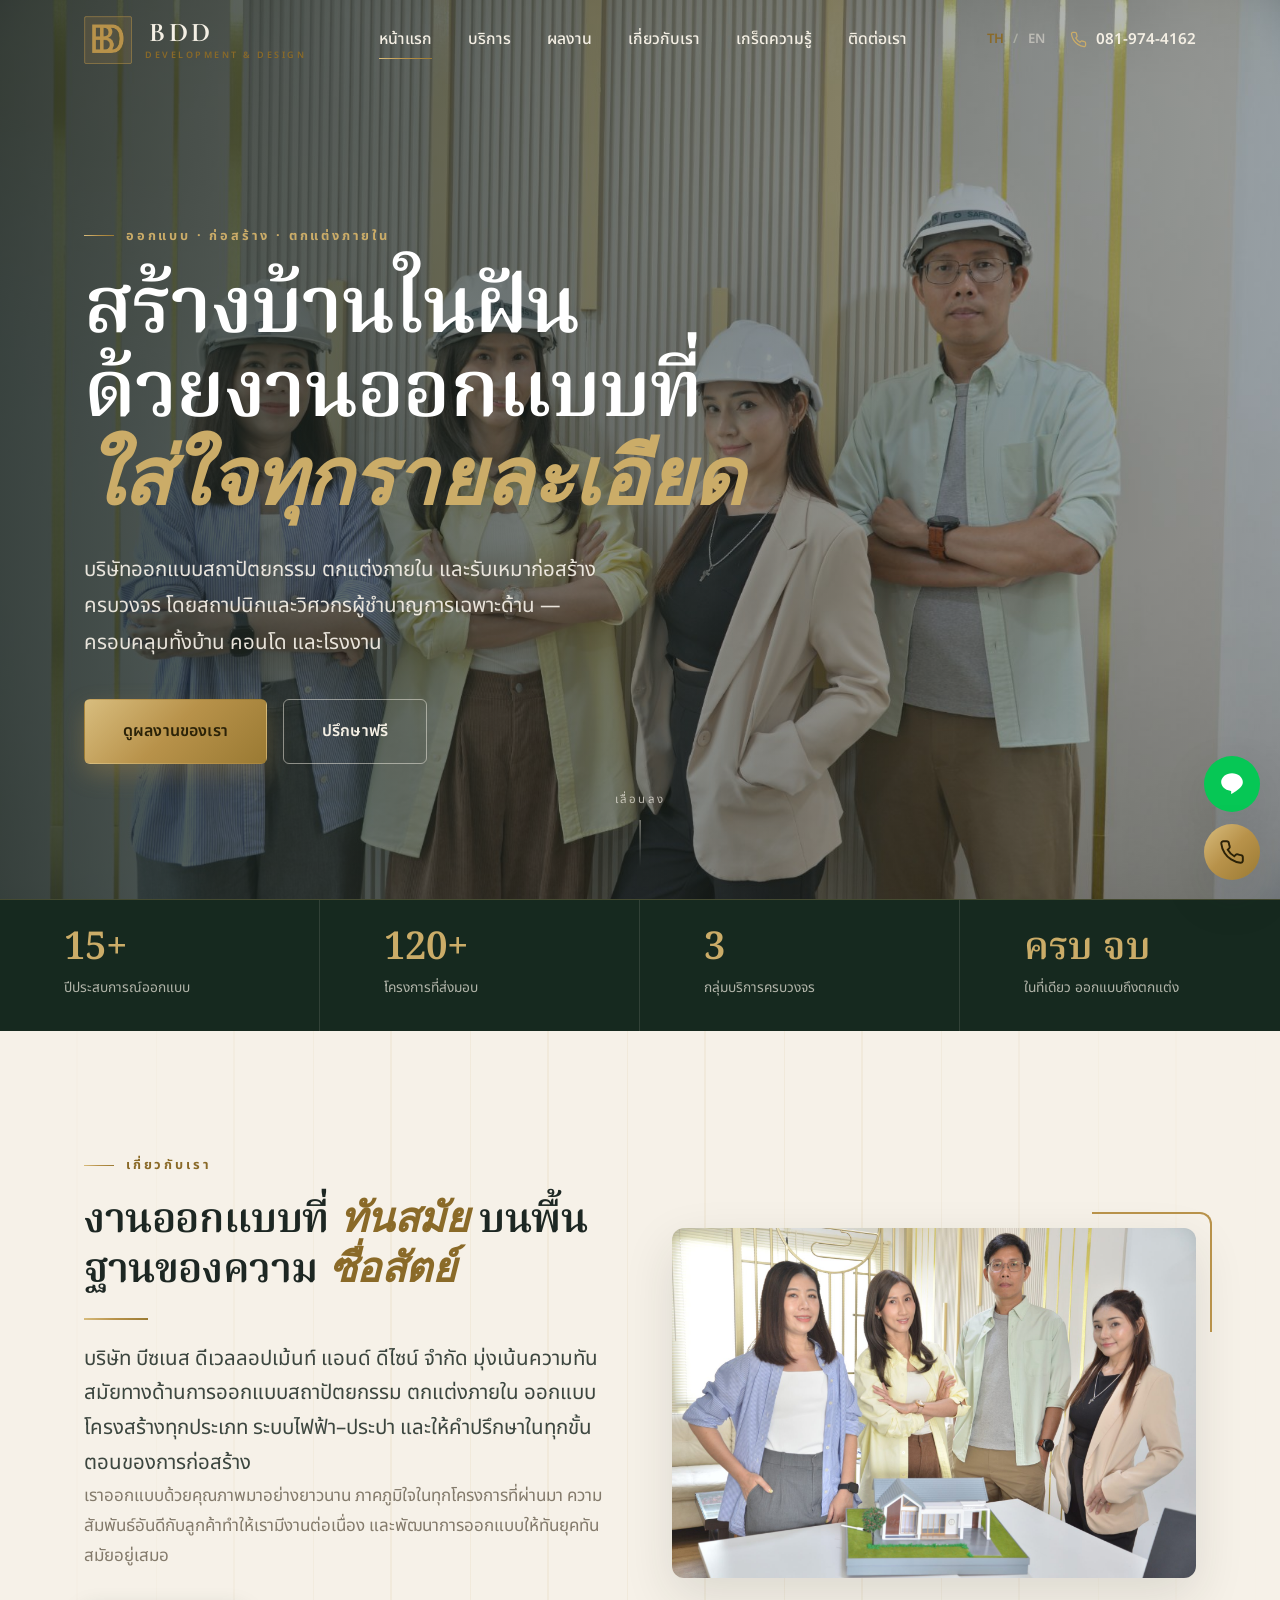
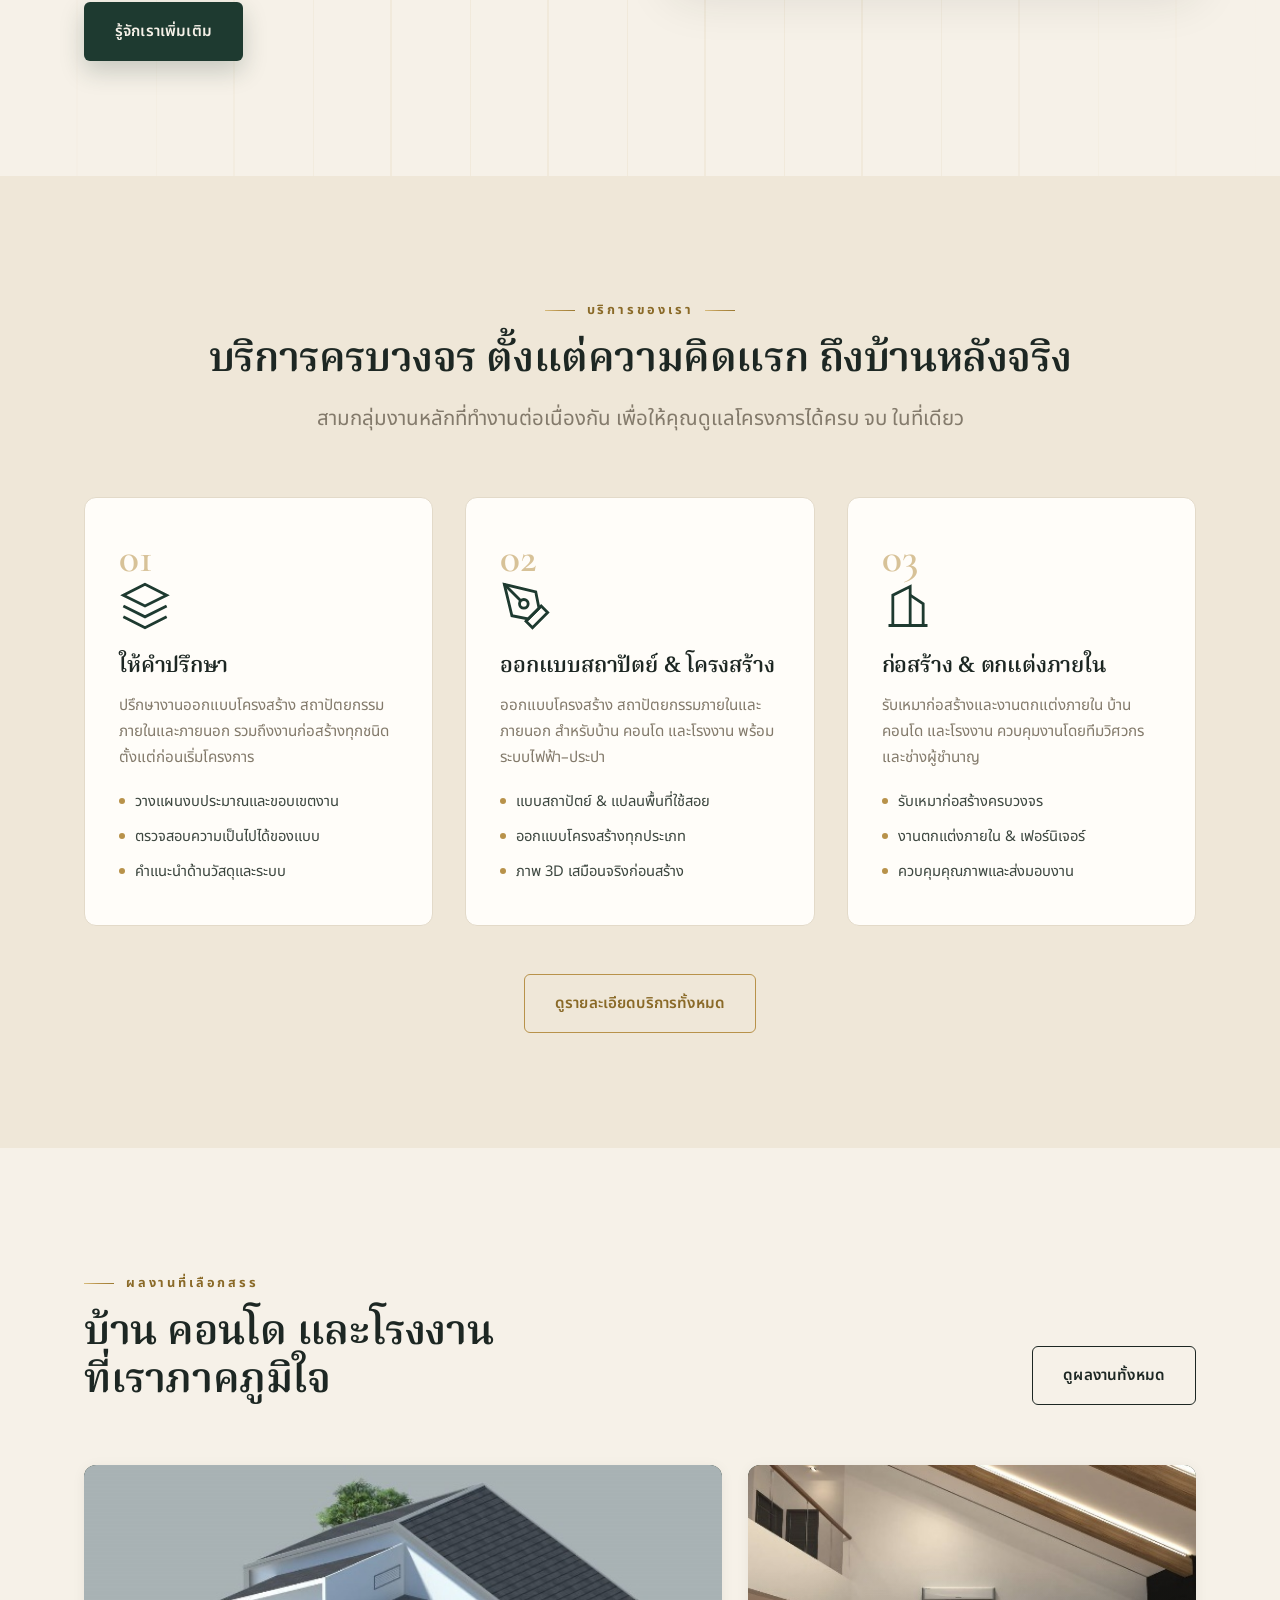
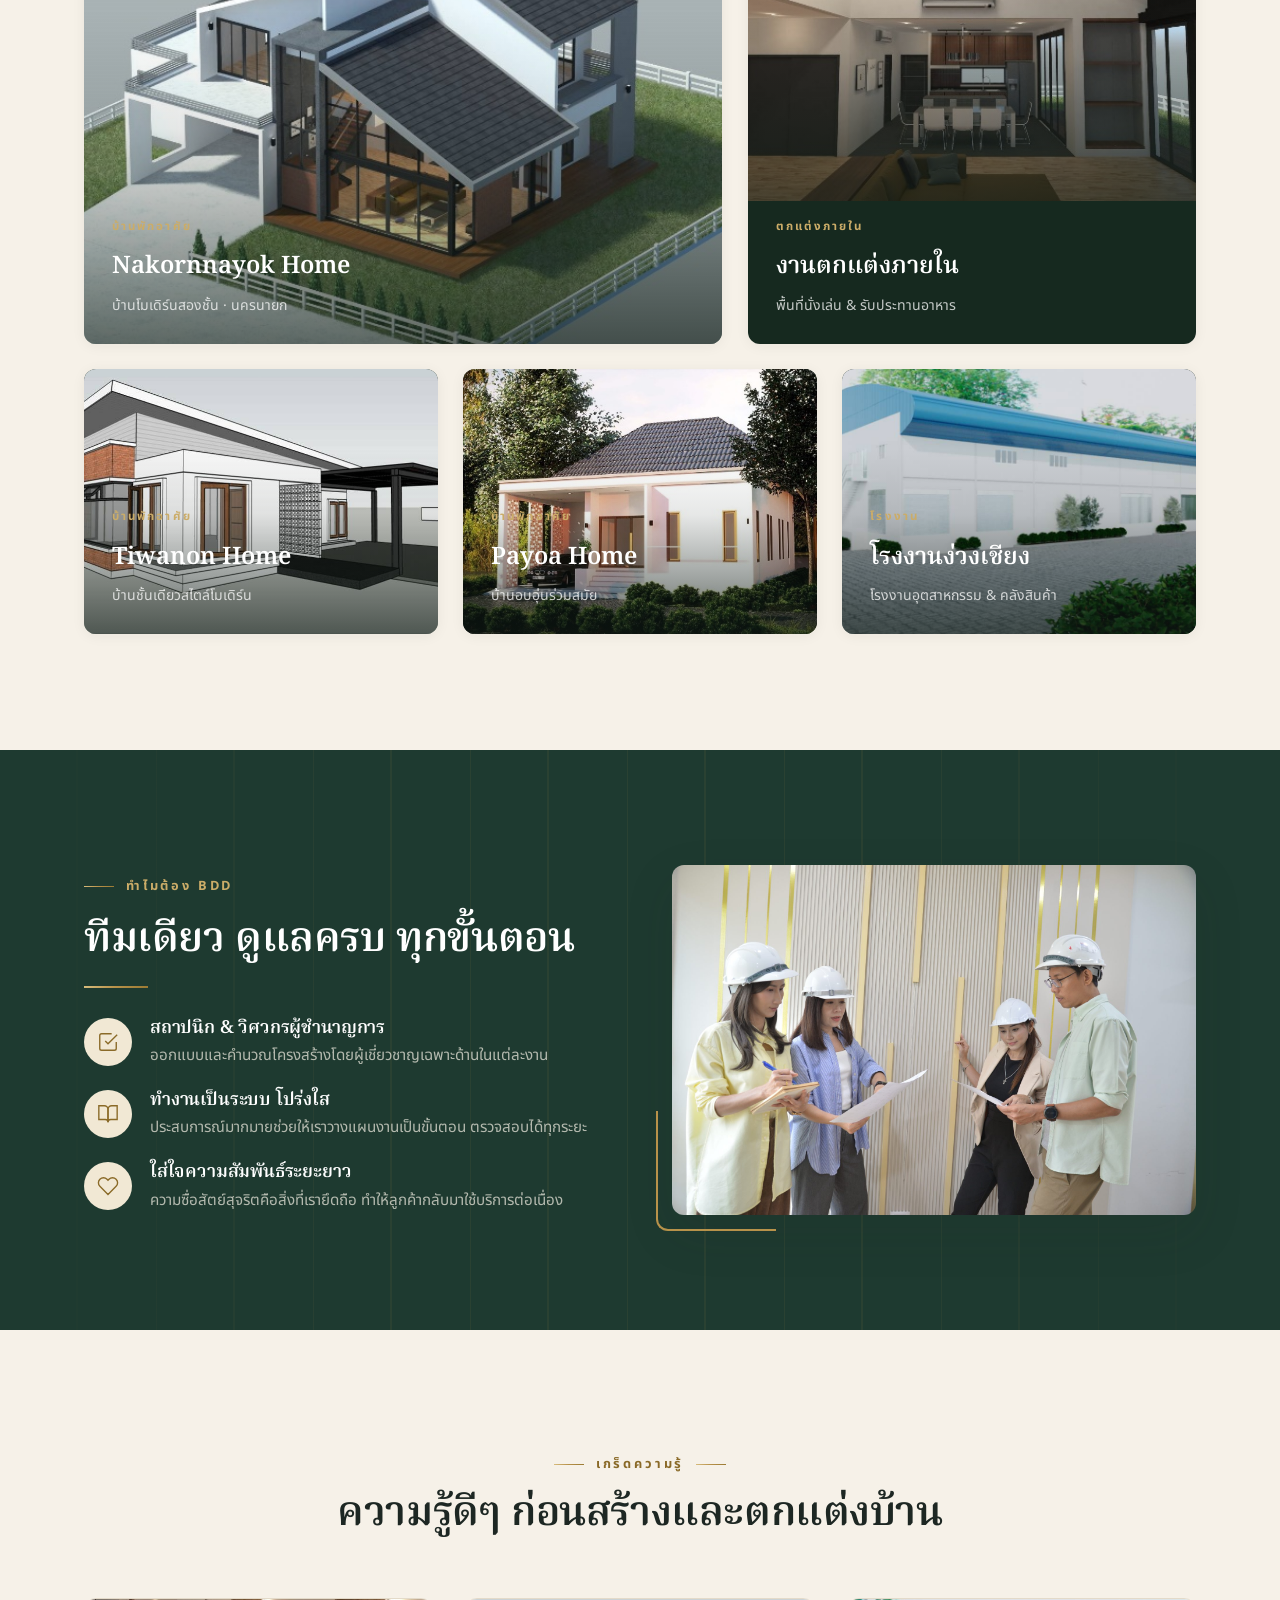
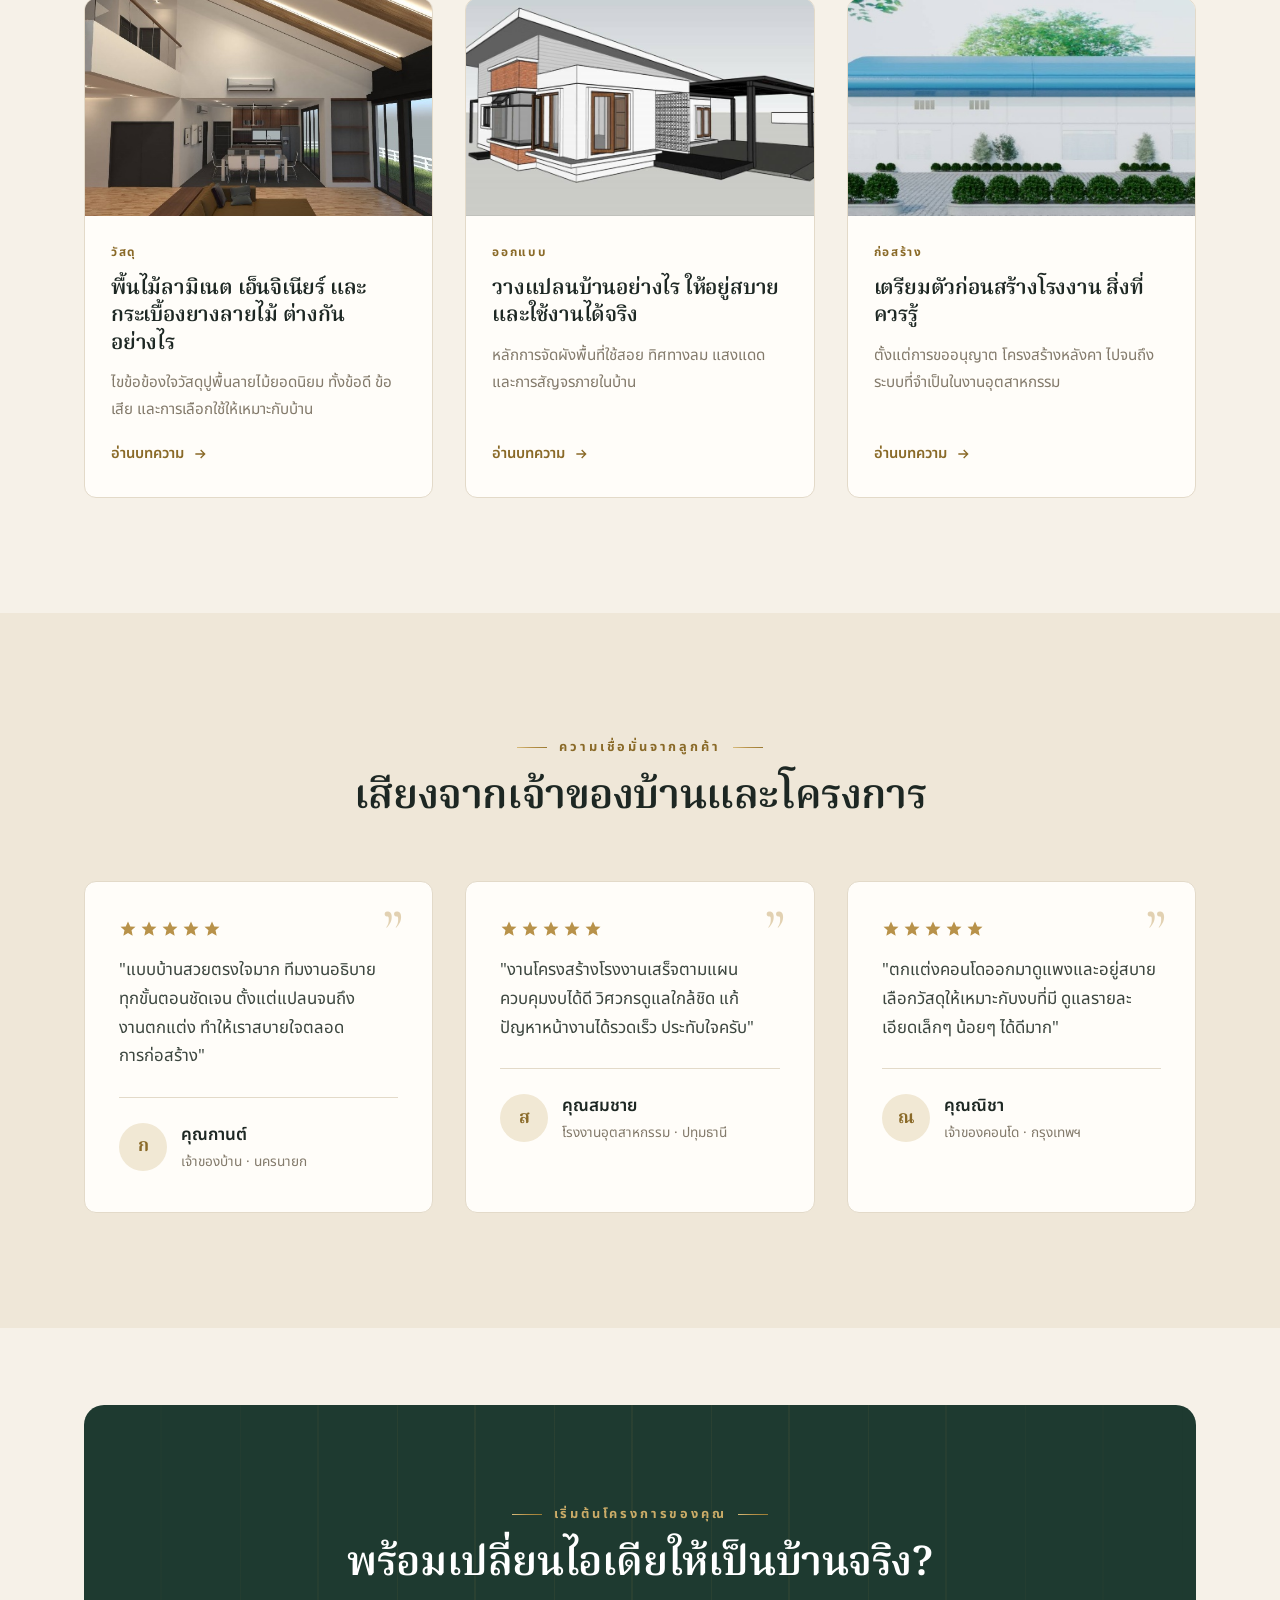
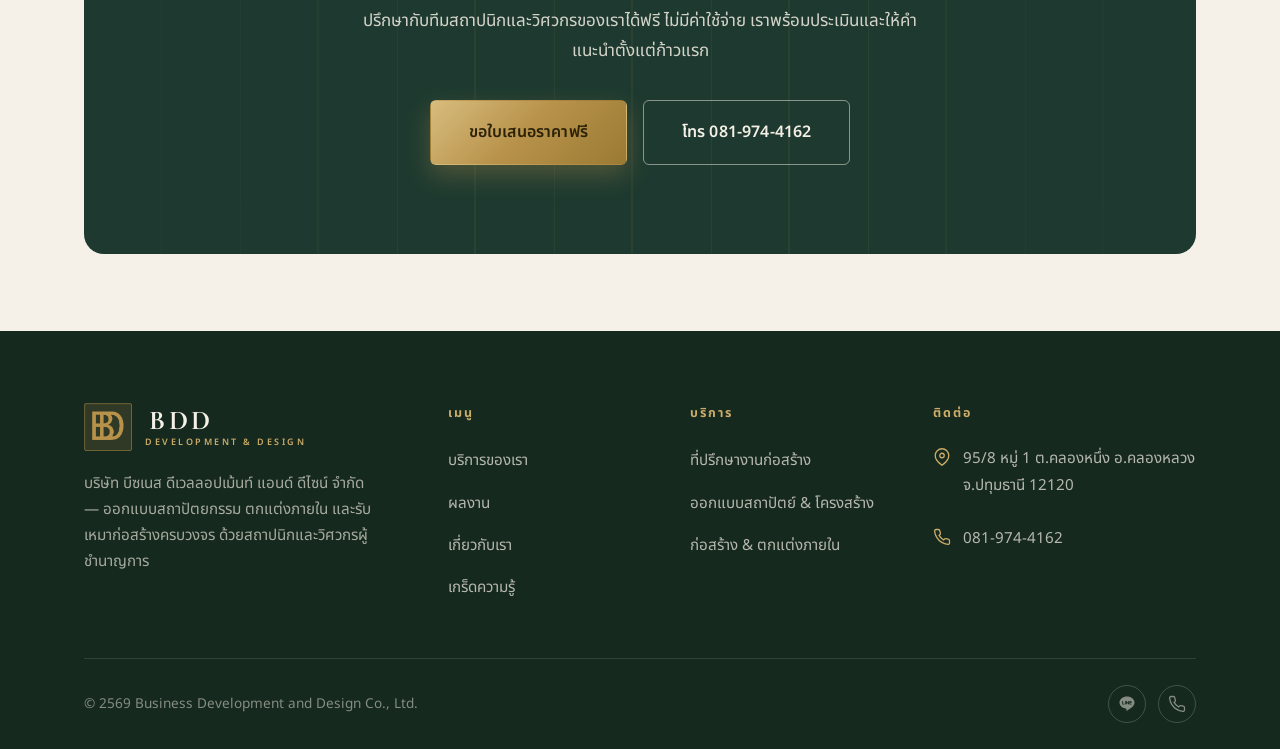
==== commit 3f0c2350: "edit logo Edit Logo" ====
--- a/index.html
+++ b/index.html
@@ -5,6 +5,8 @@
 <meta name="viewport" content="width=device-width, initial-scale=1.0" />
 <title data-th="BDD · ออกแบบ ก่อสร้าง ตกแต่งภายใน" data-en="BDD · Architecture, Construction & Interior">BDD · ออกแบบ ก่อสร้าง ตกแต่งภายใน</title>
 <meta name="description" content="บริษัท บีซเนส ดีเวลลอปเม้นท์ แอนด์ ดีไซน์ จำกัด — ออกแบบสถาปัตยกรรม ตกแต่งภายใน และรับเหมาก่อสร้างครบวงจร บ้าน คอนโด โรงงาน" />
+<link rel="icon" type="image/png" href="assets/img/LOGO-BDD-B.png" />
+<link rel="apple-touch-icon" href="assets/img/LOGO-BDD-B.png" />
 <link rel="stylesheet" href="assets/styles.css" />
 </head>
 <body>
--- a/assets/styles.css
+++ b/assets/styles.css
@@ -201,14 +201,10 @@
 /* logo / wordmark */
 .brand { display: flex; align-items: center; gap: 13px; }
 .brand__mark {
-  width: 44px; height: 44px; flex: none;
+  width: 48px; height: 48px; flex: none;
   display: grid; place-items: center;
-  border: 1.5px solid var(--gold); border-radius: 3px;
-  position: relative;
-  background:
-    linear-gradient(135deg, rgba(203,172,104,0.18), rgba(154,122,51,0.05));
-}
-.brand__mark svg { width: 26px; height: 26px; }
+}
+.brand__mark img { width: 100%; height: 100%; object-fit: contain; display: block; }
 .brand__name { display: flex; flex-direction: column; line-height: 1; }
 .brand__word {
   font-family: var(--font-mark); font-weight: 700; font-size: 1.7rem;
@@ -224,7 +220,6 @@
 .site-header:not(.is-solid).hero-dark .brand__word,
 .site-header:not(.is-solid).hero-dark .nav__link,
 .site-header:not(.is-solid).hero-dark .lang-toggle { color: #f4efe4; }
-.site-header:not(.is-solid).hero-dark .brand__mark { border-color: var(--gold-bright); }
 
 .nav { display: flex; align-items: center; gap: 4px; }
 .nav__link {
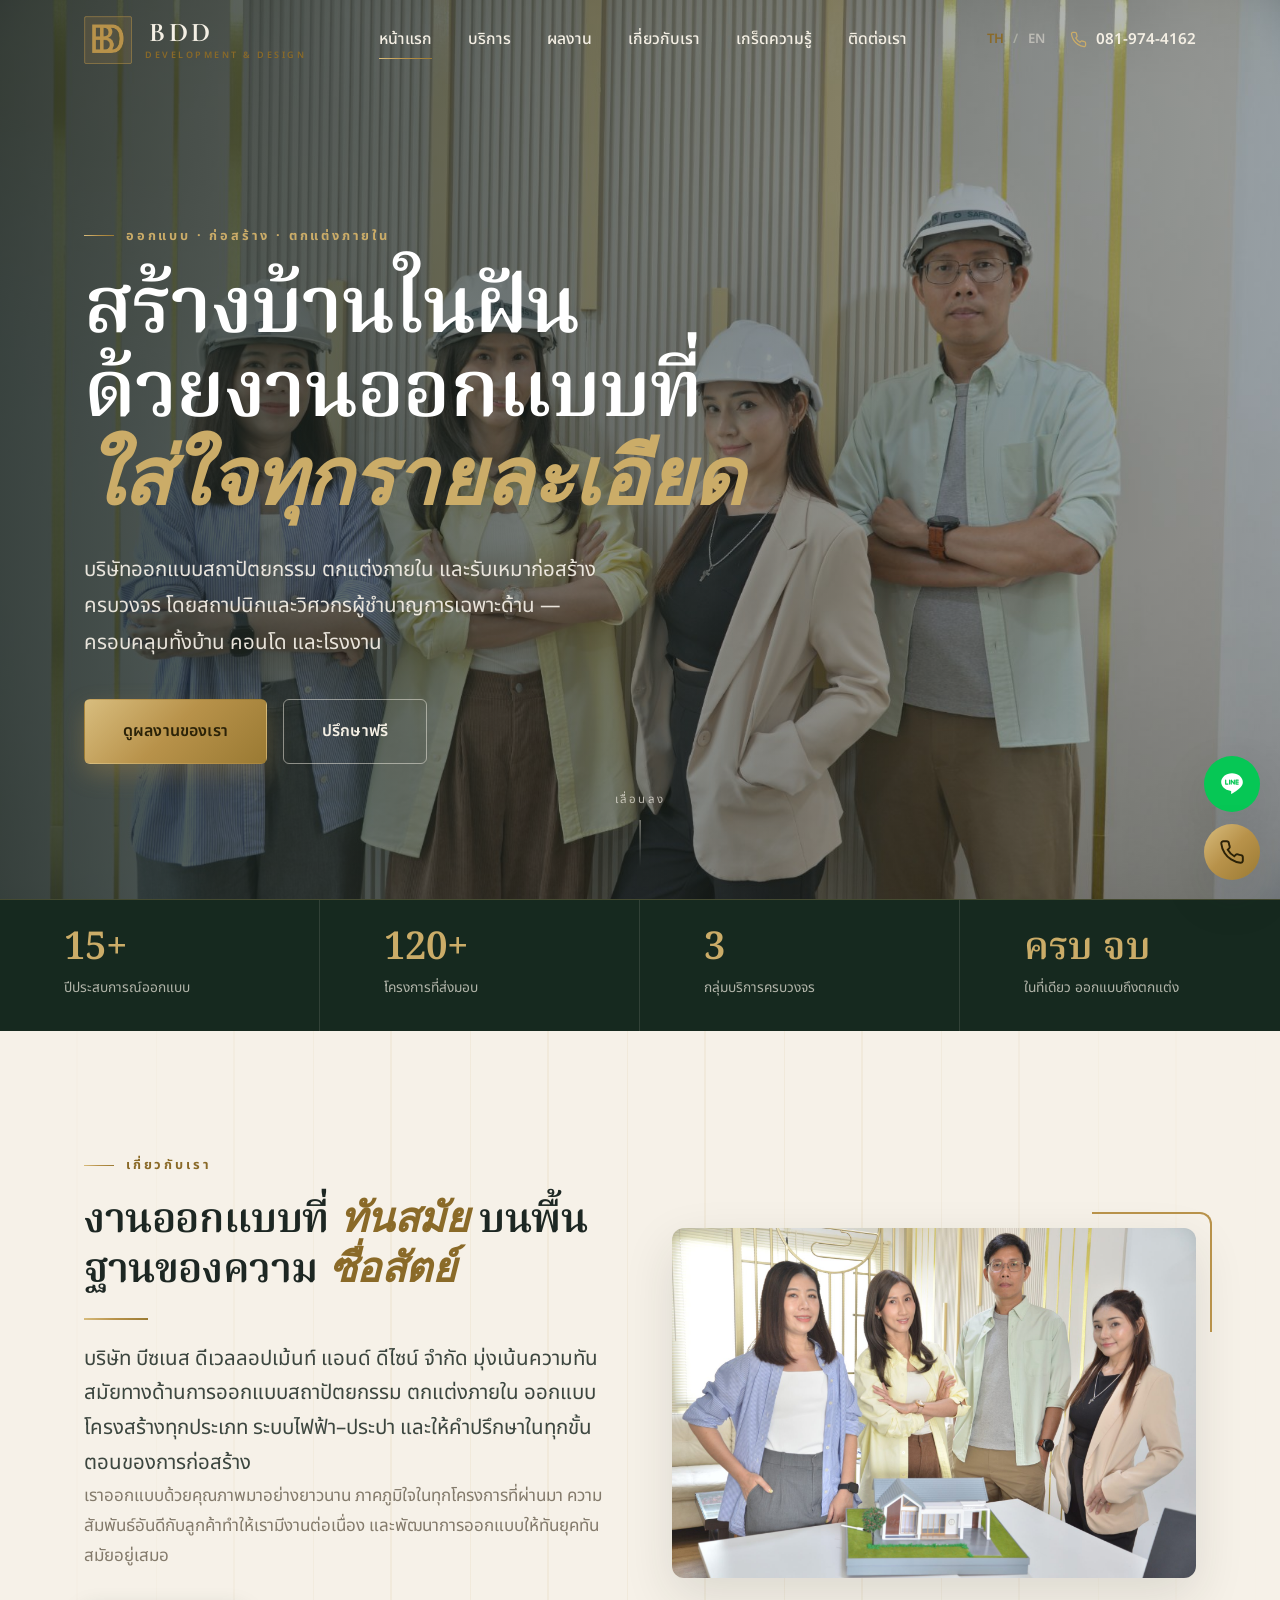
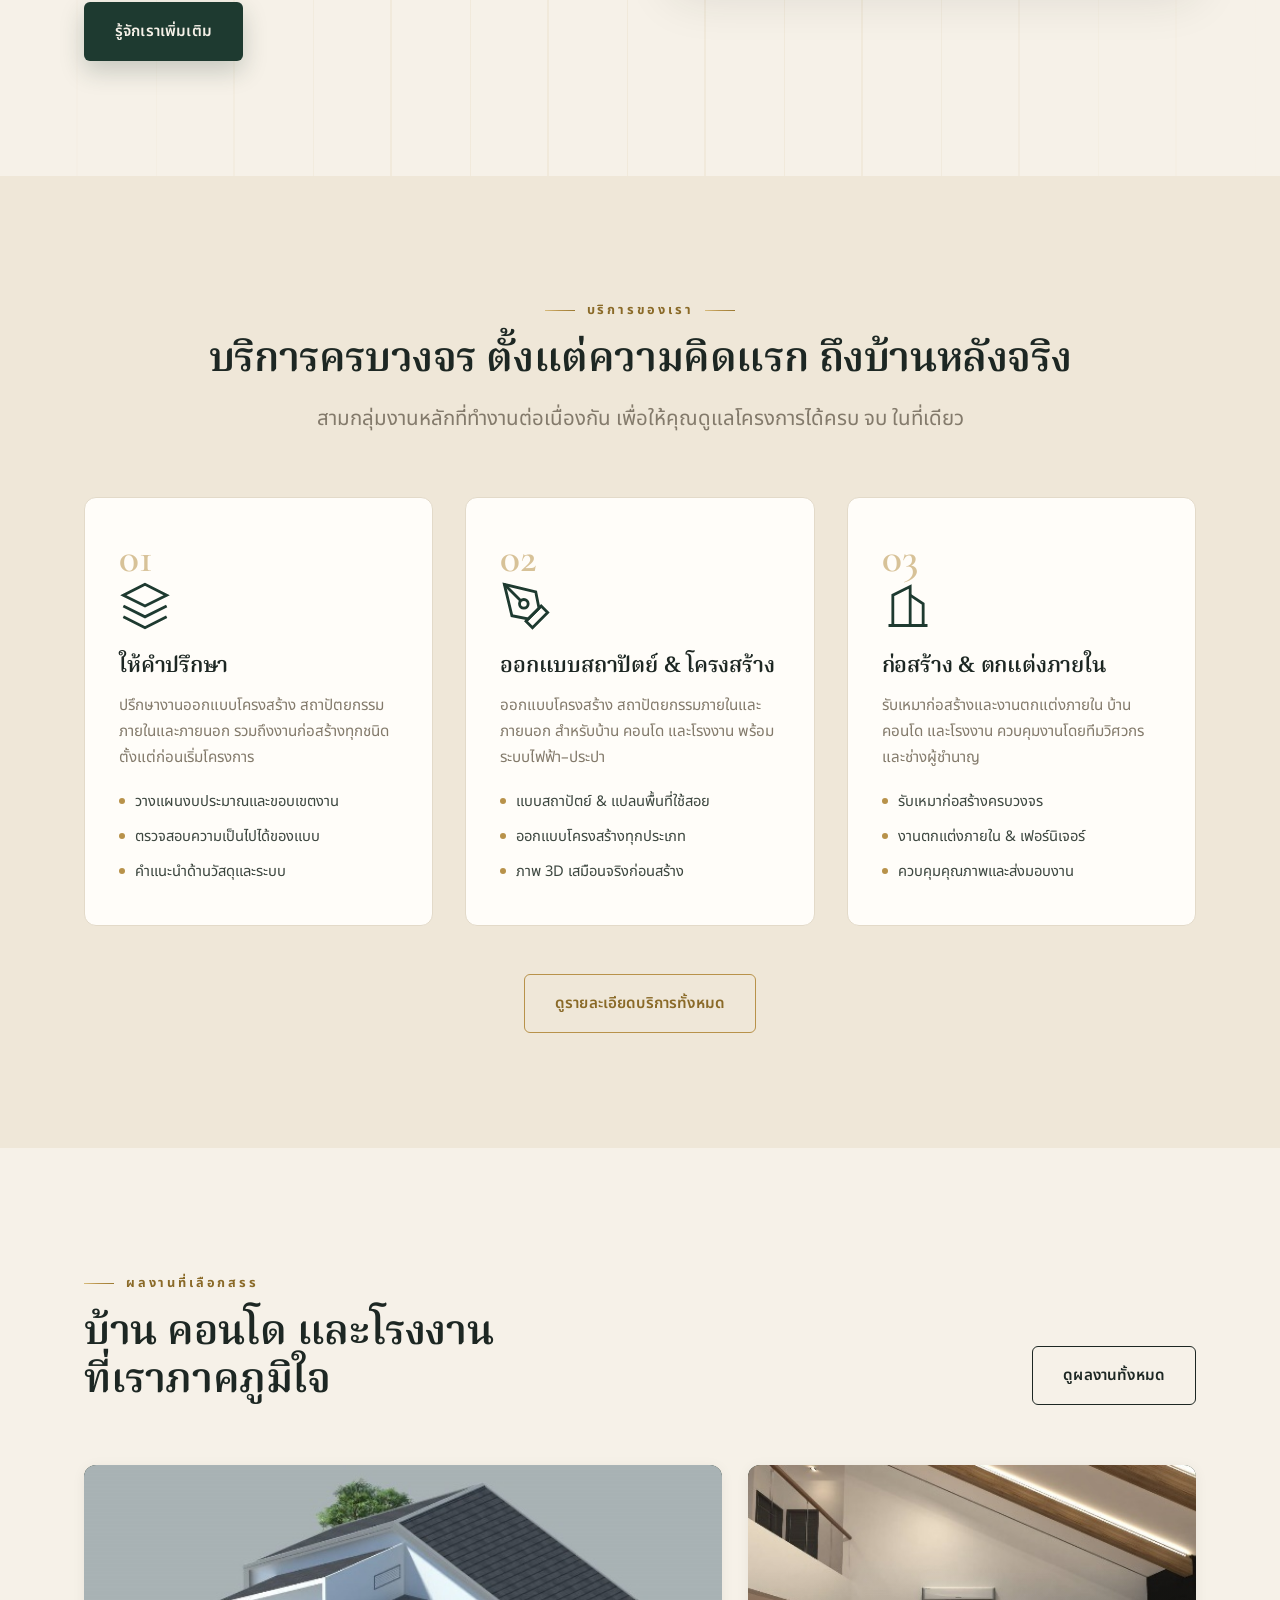
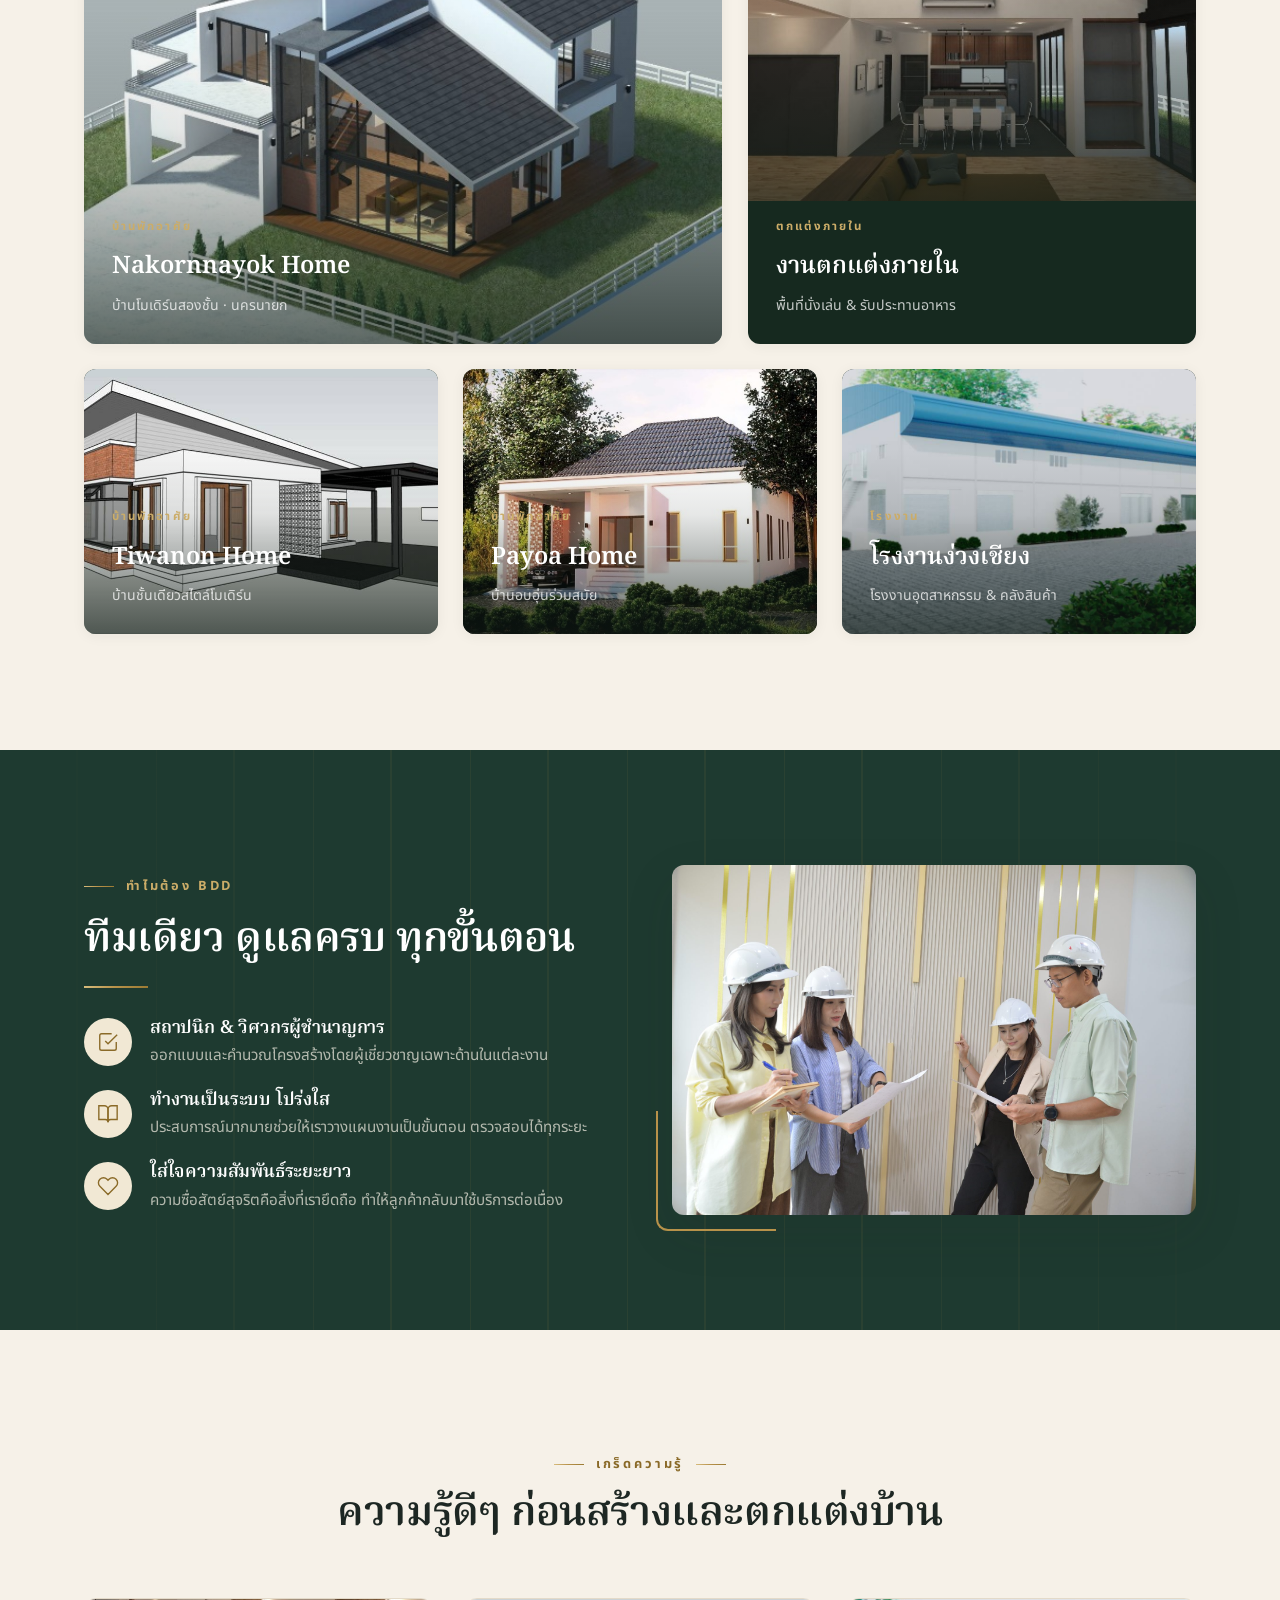
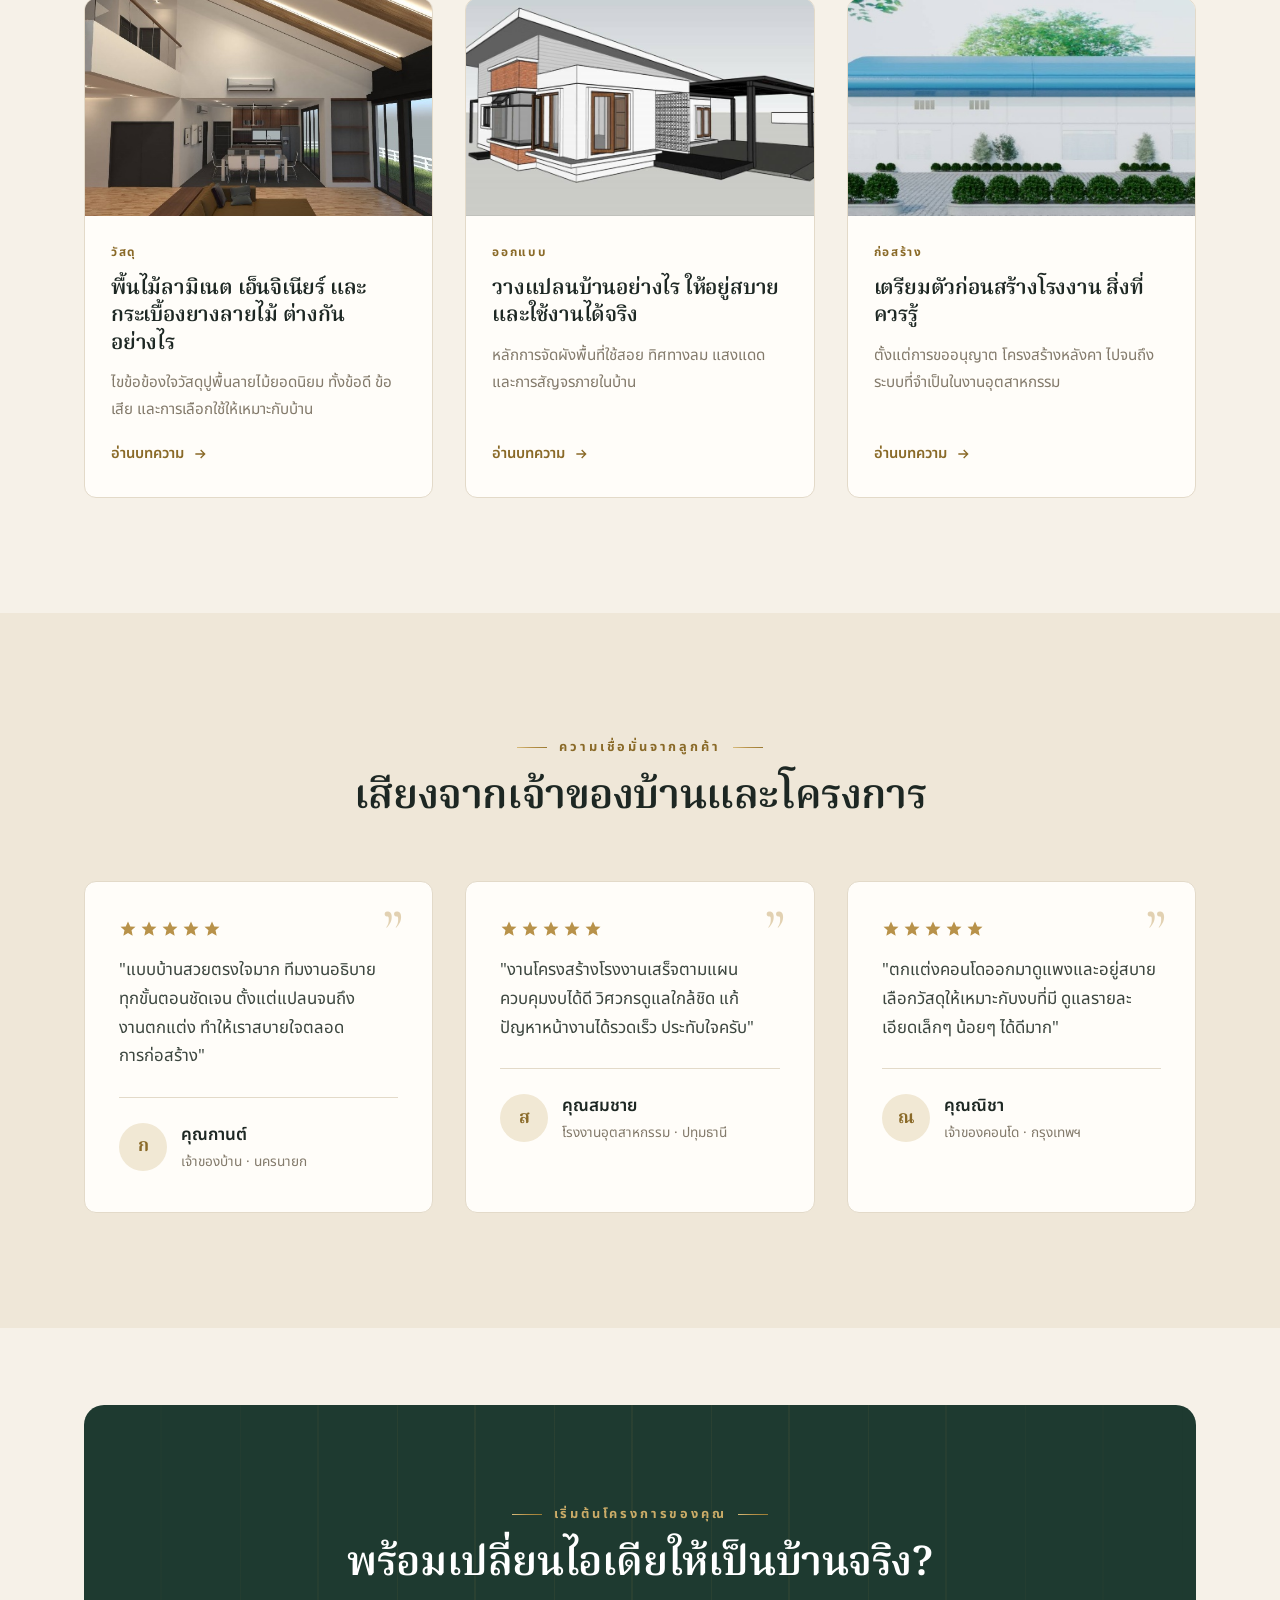
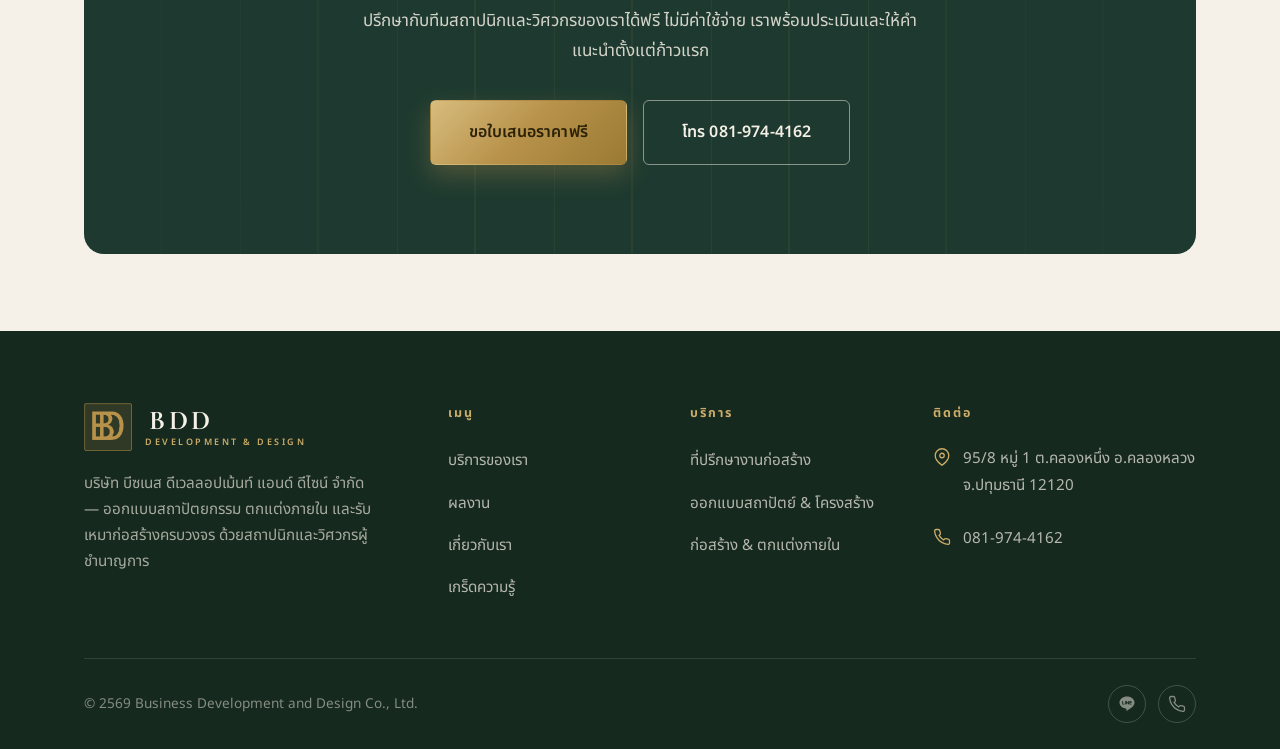
==== commit 8edd850f: "seo ปรับตั้งค่า seo" ====
--- a/index.html
+++ b/index.html
@@ -3,18 +3,67 @@
 <head>
 <meta charset="UTF-8" />
 <meta name="viewport" content="width=device-width, initial-scale=1.0" />
-<title data-th="BDD · ออกแบบ ก่อสร้าง ตกแต่งภายใน" data-en="BDD · Architecture, Construction & Interior">BDD · ออกแบบ ก่อสร้าง ตกแต่งภายใน</title>
-<meta name="description" content="บริษัท บีซเนส ดีเวลลอปเม้นท์ แอนด์ ดีไซน์ จำกัด — ออกแบบสถาปัตยกรรม ตกแต่งภายใน และรับเหมาก่อสร้างครบวงจร บ้าน คอนโด โรงงาน" />
+<title data-th="รับเหมาก่อสร้าง ออกแบบบ้าน-โรงงาน ปทุมธานี · BDD" data-en="Architecture, Construction & Interior Design Firm Thailand · BDD">รับเหมาก่อสร้าง ออกแบบบ้าน-โรงงาน ปทุมธานี · BDD</title>
+<meta name="description" content="BDD บริษัทรับเหมาก่อสร้างครบวงจร ออกแบบบ้าน สร้างบ้าน ออกแบบโรงงาน รับสร้างโรงงาน ตกแต่งภายใน โดยสถาปนิกและวิศวกรมืออาชีพ จ.ปทุมธานี โทร 081-974-4162 ปรึกษาฟรี" />
+<meta name="keywords" content="รับเหมาก่อสร้าง, รับเหมาก่อสร้างปทุมธานี, ออกแบบบ้าน, รับสร้างบ้าน, ออกแบบโรงงาน, รับสร้างโรงงาน, ตกแต่งภายใน, สถาปนิก, บริษัทรับสร้างบ้าน, ออกแบบสถาปัตยกรรม, รับเหมาก่อสร้างคลองหลวง" />
+<meta name="author" content="Business Development and Design Co., Ltd." />
+<meta name="robots" content="index, follow" />
+<link rel="canonical" href="https://bdddesign.com/" />
+
+<!-- Open Graph -->
+<meta property="og:type" content="website" />
+<meta property="og:locale" content="th_TH" />
+<meta property="og:site_name" content="BDD — Business Development and Design" />
+<meta property="og:title" content="รับเหมาก่อสร้าง ออกแบบบ้าน-โรงงาน ปทุมธานี · BDD" />
+<meta property="og:description" content="บริษัทรับเหมาก่อสร้างครบวงจร ออกแบบบ้าน สร้างบ้าน ออกแบบโรงงาน ตกแต่งภายใน โดยสถาปนิกและวิศวกรมืออาชีพ จ.ปทุมธานี" />
+<meta property="og:url" content="https://bdddesign.com/" />
+<meta property="og:image" content="https://bdddesign.com/assets/img/factory-render1.jpg" />
+<meta name="twitter:card" content="summary_large_image" />
+
 <link rel="icon" type="image/png" href="assets/img/LOGO-BDD-B.png" />
 <link rel="apple-touch-icon" href="assets/img/LOGO-BDD-B.png" />
 <link rel="stylesheet" href="assets/styles.css" />
+
+<!-- Structured Data: Local Business -->
+<script type="application/ld+json">
+{
+  "@context": "https://schema.org",
+  "@type": "GeneralContractor",
+  "name": "Business Development and Design Co., Ltd.",
+  "alternateName": "BDD",
+  "url": "https://bdddesign.com",
+  "logo": "https://bdddesign.com/assets/img/LOGO-BDD-B.png",
+  "image": "https://bdddesign.com/assets/img/factory-render1.jpg",
+  "description": "บริษัทรับเหมาก่อสร้างครบวงจร ออกแบบบ้าน สร้างบ้าน ออกแบบโรงงาน รับสร้างโรงงาน ตกแต่งภายใน โดยสถาปนิกและวิศวกรมืออาชีพ",
+  "telephone": "+66-81-974-4162",
+  "address": {
+    "@type": "PostalAddress",
+    "streetAddress": "95/8 หมู่ 1 ต.คลองหนึ่ง",
+    "addressLocality": "อ.คลองหลวง",
+    "addressRegion": "ปทุมธานี",
+    "postalCode": "12120",
+    "addressCountry": "TH"
+  },
+  "openingHoursSpecification": {
+    "@type": "OpeningHoursSpecification",
+    "dayOfWeek": ["Monday", "Tuesday", "Wednesday", "Thursday", "Friday", "Saturday"],
+    "opens": "08:30",
+    "closes": "17:30"
+  },
+  "areaServed": {
+    "@type": "Place",
+    "name": "Thailand"
+  },
+  "sameAs": ["https://line.me/ti/p/HpQmu_HZs4"]
+}
+</script>
 </head>
 <body>
 
 <!-- ============ HERO ============ -->
 <section class="hero">
   <div class="hero__bg">
-    <img src="assets/img/team-group.jpg" alt="ทีมงาน BDD" />
+    <img src="assets/img/team-group.jpg" alt="ทีมงานสถาปนิกและวิศวกร BDD บริษัทรับเหมาก่อสร้างปทุมธานี" />
   </div>
   <div class="container">
     <div class="hero__inner">
@@ -28,8 +77,8 @@
         <span class="en">Full-service architecture, interior design and construction — delivered by experienced architects and specialist engineers. Homes, condos and factories.</span>
       </p>
       <div class="hero__cta btn-row reveal" data-d="3">
-        <a class="btn btn-gold btn-lg" href="portfolio.html"><span class="th">ดูผลงานของเรา</span><span class="en">View Our Work</span></a>
-        <a class="btn btn-ghost on-dark btn-lg" href="contact.html"><span class="th">ปรึกษาฟรี</span><span class="en">Free Consultation</span></a>
+        <a class="btn btn-gold btn-lg" href="/portfolio"><span class="th">ดูผลงานของเรา</span><span class="en">View Our Work</span></a>
+        <a class="btn btn-ghost on-dark btn-lg" href="/contact"><span class="th">ปรึกษาฟรี</span><span class="en">Free Consultation</span></a>
       </div>
     </div>
   </div>
@@ -78,12 +127,12 @@
           <span class="en">We have delivered quality design for years and take pride in every project. Strong client relationships keep our work flowing — and keep our design thinking current.</span>
         </p>
         <div class="btn-row" style="margin-top:30px;">
-          <a class="btn btn-primary" href="about.html"><span class="th">รู้จักเราเพิ่มเติม</span><span class="en">More about us</span></a>
+          <a class="btn btn-primary" href="/about"><span class="th">รู้จักเราเพิ่มเติม</span><span class="en">More about us</span></a>
         </div>
       </div>
       <div class="reveal" data-d="2">
         <div class="media-frame">
-          <img src="assets/img/team-model.jpg" alt="ทีมงาน BDD กับโมเดลบ้าน" />
+          <img src="assets/img/team-model.jpg" alt="ทีมออกแบบบ้าน BDD กับโมเดลสถาปัตยกรรม" />
         </div>
       </div>
     </div>
@@ -134,7 +183,7 @@
       </div>
     </div>
     <div class="btn-row is-centered" style="margin-top:48px;">
-      <a class="btn btn-outline-gold" href="services.html"><span class="th">ดูรายละเอียดบริการทั้งหมด</span><span class="en">Explore all services</span></a>
+      <a class="btn btn-outline-gold" href="/services"><span class="th">ดูรายละเอียดบริการทั้งหมด</span><span class="en">Explore all services</span></a>
     </div>
   </div>
 </section>
@@ -147,11 +196,11 @@
         <span class="eyebrow"><span class="th">ผลงานที่เลือกสรร</span><span class="en">Selected work</span></span>
         <h2 class="h2" style="margin-top:14px;"><span class="th">บ้าน คอนโด และโรงงาน<br />ที่เราภาคภูมิใจ</span><span class="en">Homes, condos &amp; factories<br />we're proud of</span></h2>
       </div>
-      <a class="btn btn-ghost" href="portfolio.html"><span class="th">ดูผลงานทั้งหมด</span><span class="en">All projects</span></a>
+      <a class="btn btn-ghost" href="/portfolio"><span class="th">ดูผลงานทั้งหมด</span><span class="en">All projects</span></a>
     </div>
     <div class="work-grid">
-      <a class="work-card col-7 reveal" href="portfolio.html" data-d="1">
-        <div class="work-card__media"><img src="assets/img/proj-nakornnayok-iso.jpg" alt="Nakornnayok Home" /></div>
+      <a class="work-card col-7 reveal" href="/portfolio" data-d="1">
+        <div class="work-card__media"><img src="assets/img/proj-nakornnayok-iso.jpg" alt="ผลงานออกแบบบ้านโมเดิร์นสองชั้น นครนายก โดย BDD" /></div>
         <span class="work-card__arrow"><svg viewBox="0 0 24 24" width="18" height="18" fill="none" stroke="currentColor" stroke-width="2"><path d="M7 17 17 7M9 7h8v8"/></svg></span>
         <div class="work-card__body">
           <span class="work-card__cat"><span class="th">บ้านพักอาศัย</span><span class="en">Residence</span></span>
@@ -159,8 +208,8 @@
           <div class="work-card__meta"><span class="th">บ้านโมเดิร์นสองชั้น · นครนายก</span><span class="en">Modern two‑storey · Nakhon Nayok</span></div>
         </div>
       </a>
-      <a class="work-card col-5 reveal" href="portfolio.html" data-d="2">
-        <div class="work-card__media"><img src="assets/img/interior-dining.jpg" alt="Interior" /></div>
+      <a class="work-card col-5 reveal" href="/portfolio" data-d="2">
+        <div class="work-card__media"><img src="assets/img/interior-dining.jpg" alt="งานตกแต่งภายในบ้าน พื้นที่นั่งเล่นและรับประทานอาหาร BDD" /></div>
         <span class="work-card__arrow"><svg viewBox="0 0 24 24" width="18" height="18" fill="none" stroke="currentColor" stroke-width="2"><path d="M7 17 17 7M9 7h8v8"/></svg></span>
         <div class="work-card__body">
           <span class="work-card__cat"><span class="th">ตกแต่งภายใน</span><span class="en">Interior</span></span>
@@ -168,8 +217,8 @@
           <div class="work-card__meta"><span class="th">พื้นที่นั่งเล่น &amp; รับประทานอาหาร</span><span class="en">Living &amp; dining space</span></div>
         </div>
       </a>
-      <a class="work-card col-4 reveal" href="portfolio.html" data-d="1">
-        <div class="work-card__media"><img src="assets/img/proj-tiwanon-single.jpg" alt="Tiwanon Home" /></div>
+      <a class="work-card col-4 reveal" href="/portfolio" data-d="1">
+        <div class="work-card__media"><img src="assets/img/proj-tiwanon-single.jpg" alt="ผลงานออกแบบบ้านชั้นเดียวสไตล์โมเดิร์น ติวานนท์" /></div>
         <span class="work-card__arrow"><svg viewBox="0 0 24 24" width="18" height="18" fill="none" stroke="currentColor" stroke-width="2"><path d="M7 17 17 7M9 7h8v8"/></svg></span>
         <div class="work-card__body">
           <span class="work-card__cat"><span class="th">บ้านพักอาศัย</span><span class="en">Residence</span></span>
@@ -177,8 +226,8 @@
           <div class="work-card__meta"><span class="th">บ้านชั้นเดียวสไตล์โมเดิร์น</span><span class="en">Single‑storey modern</span></div>
         </div>
       </a>
-      <a class="work-card col-4 reveal" href="portfolio.html" data-d="2">
-        <div class="work-card__media"><img src="assets/img/proj-payoa-house.jpg" alt="Payoa Home" /></div>
+      <a class="work-card col-4 reveal" href="/portfolio" data-d="2">
+        <div class="work-card__media"><img src="assets/img/proj-payoa-house.jpg" alt="ผลงานออกแบบบ้านอบอุ่นร่วมสมัย Payoa Home โดย BDD" /></div>
         <span class="work-card__arrow"><svg viewBox="0 0 24 24" width="18" height="18" fill="none" stroke="currentColor" stroke-width="2"><path d="M7 17 17 7M9 7h8v8"/></svg></span>
         <div class="work-card__body">
           <span class="work-card__cat"><span class="th">บ้านพักอาศัย</span><span class="en">Residence</span></span>
@@ -186,8 +235,8 @@
           <div class="work-card__meta"><span class="th">บ้านอบอุ่นร่วมสมัย</span><span class="en">Warm contemporary home</span></div>
         </div>
       </a>
-      <a class="work-card col-4 reveal" href="portfolio.html" data-d="3">
-        <div class="work-card__media"><img src="assets/img/factory-render1.jpg" alt="Nguang Chiang Factory" /></div>
+      <a class="work-card col-4 reveal" href="/portfolio" data-d="3">
+        <div class="work-card__media"><img src="assets/img/factory-render1.jpg" alt="ภาพ 3D ออกแบบโรงงานง่วงเชียงอุตสาหกรรม รับสร้างโรงงาน" /></div>
         <span class="work-card__arrow"><svg viewBox="0 0 24 24" width="18" height="18" fill="none" stroke="currentColor" stroke-width="2"><path d="M7 17 17 7M9 7h8v8"/></svg></span>
         <div class="work-card__body">
           <span class="work-card__cat"><span class="th">โรงงาน</span><span class="en">Industrial</span></span>
@@ -233,7 +282,7 @@
       </div>
       <div class="reveal" data-d="2">
         <div class="media-frame corner-bl">
-          <img src="assets/img/team-review.jpg" alt="ทีมงานตรวจแบบ" />
+          <img src="assets/img/team-review.jpg" alt="ทีมวิศวกรตรวจแบบก่อสร้างและแบบโครงสร้าง BDD" />
         </div>
       </div>
     </div>
@@ -248,8 +297,8 @@
       <h2 class="h2"><span class="th">ความรู้ดีๆ ก่อนสร้างและตกแต่งบ้าน</span><span class="en">Helpful know‑how before you build</span></h2>
     </div>
     <div class="grid grid-3">
-      <a class="article-card reveal" data-d="1" href="article-flooring.html">
-        <div class="article-card__media"><img src="assets/img/interior-dining.jpg" alt="พื้นไม้" /></div>
+      <a class="article-card reveal" data-d="1" href="/article-flooring">
+        <div class="article-card__media"><img src="assets/img/interior-dining.jpg" alt="งานตกแต่งภายในบ้าน พื้นที่นั่งเล่นและรับประทานอาหาร BDD" /></div>
         <div class="article-card__body">
           <span class="article-card__tag"><span class="th">วัสดุ</span><span class="en">Materials</span></span>
           <h3 class="article-card__title"><span class="th">พื้นไม้ลามิเนต เอ็นจิเนียร์ และกระเบื้องยางลายไม้ ต่างกันอย่างไร</span><span class="en">Laminate vs engineered wood vs vinyl: what's the difference?</span></h3>
@@ -257,8 +306,8 @@
           <span class="article-card__more"><span class="th">อ่านบทความ</span><span class="en">Read more</span><svg viewBox="0 0 24 24" fill="none" stroke="currentColor" stroke-width="2"><path d="M5 12h14M13 6l6 6-6 6"/></svg></span>
         </div>
       </a>
-      <a class="article-card reveal" data-d="2" href="knowledge.html">
-        <div class="article-card__media"><img src="assets/img/proj-tiwanon-single.jpg" alt="แปลนบ้าน" /></div>
+      <a class="article-card reveal" data-d="2" href="/knowledge">
+        <div class="article-card__media"><img src="assets/img/proj-tiwanon-single.jpg" alt="ผลงานออกแบบบ้านชั้นเดียวสไตล์โมเดิร์น ติวานนท์" /></div>
         <div class="article-card__body">
           <span class="article-card__tag"><span class="th">ออกแบบ</span><span class="en">Design</span></span>
           <h3 class="article-card__title"><span class="th">วางแปลนบ้านอย่างไร ให้อยู่สบายและใช้งานได้จริง</span><span class="en">Planning a layout that's comfortable and practical</span></h3>
@@ -266,8 +315,8 @@
           <span class="article-card__more"><span class="th">อ่านบทความ</span><span class="en">Read more</span><svg viewBox="0 0 24 24" fill="none" stroke="currentColor" stroke-width="2"><path d="M5 12h14M13 6l6 6-6 6"/></svg></span>
         </div>
       </a>
-      <a class="article-card reveal" data-d="3" href="knowledge.html">
-        <div class="article-card__media"><img src="assets/img/factory-render2.jpg" alt="งานก่อสร้าง" /></div>
+      <a class="article-card reveal" data-d="3" href="/knowledge">
+        <div class="article-card__media"><img src="assets/img/factory-render2.jpg" alt="ภาพออกแบบโรงงานและคลังสินค้า BDD" /></div>
         <div class="article-card__body">
           <span class="article-card__tag"><span class="th">ก่อสร้าง</span><span class="en">Construction</span></span>
           <h3 class="article-card__title"><span class="th">เตรียมตัวก่อนสร้างโรงงาน สิ่งที่ควรรู้</span><span class="en">Before building a factory: what to know</span></h3>
@@ -317,7 +366,7 @@
       <h2 class="cta-band__title" style="margin-top:14px;"><span class="th">พร้อมเปลี่ยนไอเดียให้เป็นบ้านจริง?</span><span class="en">Ready to turn your idea into a real home?</span></h2>
       <p><span class="th">ปรึกษากับทีมสถาปนิกและวิศวกรของเราได้ฟรี ไม่มีค่าใช้จ่าย เราพร้อมประเมินและให้คำแนะนำตั้งแต่ก้าวแรก</span><span class="en">Talk to our architects and engineers — free of charge. We'll assess your needs and advise you from the very first step.</span></p>
       <div class="btn-row is-centered">
-        <a class="btn btn-gold btn-lg" href="contact.html"><span class="th">ขอใบเสนอราคาฟรี</span><span class="en">Get a free quote</span></a>
+        <a class="btn btn-gold btn-lg" href="/contact"><span class="th">ขอใบเสนอราคาฟรี</span><span class="en">Get a free quote</span></a>
         <a class="btn btn-ghost on-dark btn-lg" href="tel:0819744162"><span class="th">โทร 081-974-4162</span><span class="en">Call 081-974-4162</span></a>
       </div>
     </div>
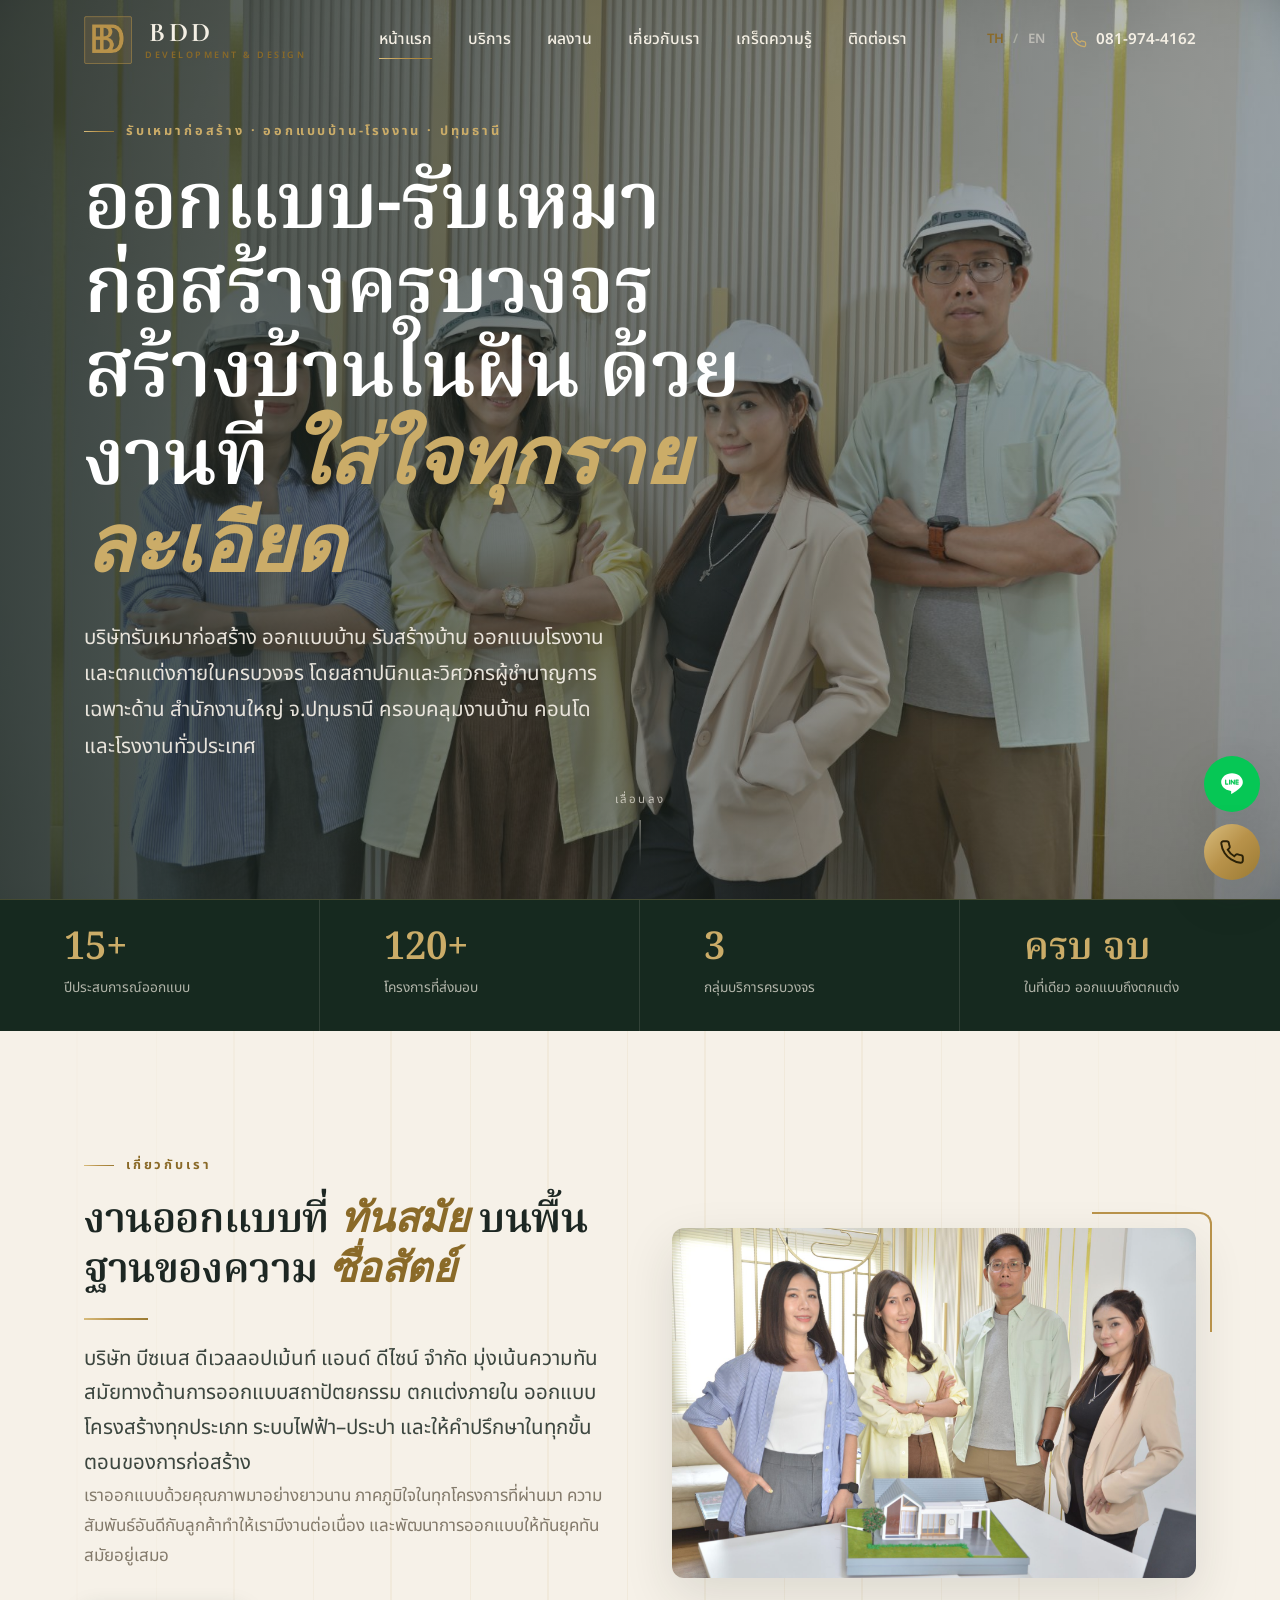
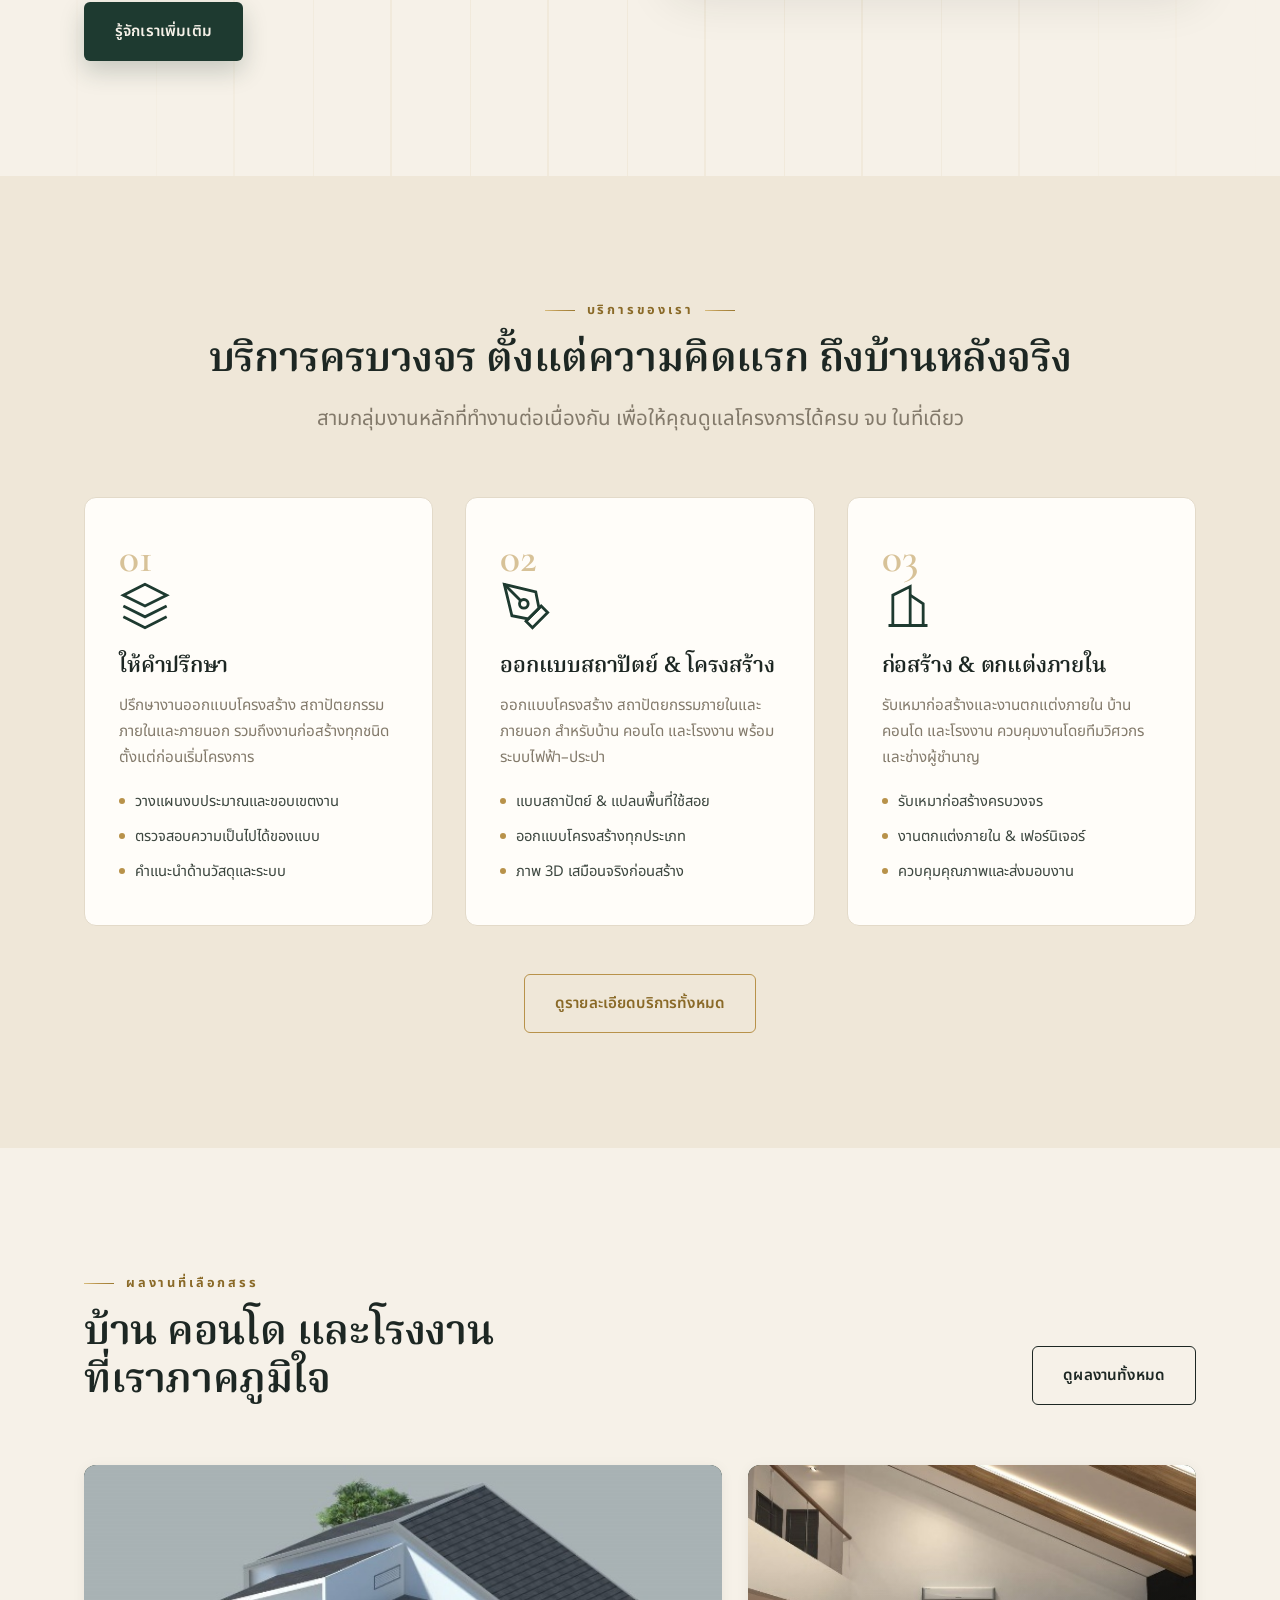
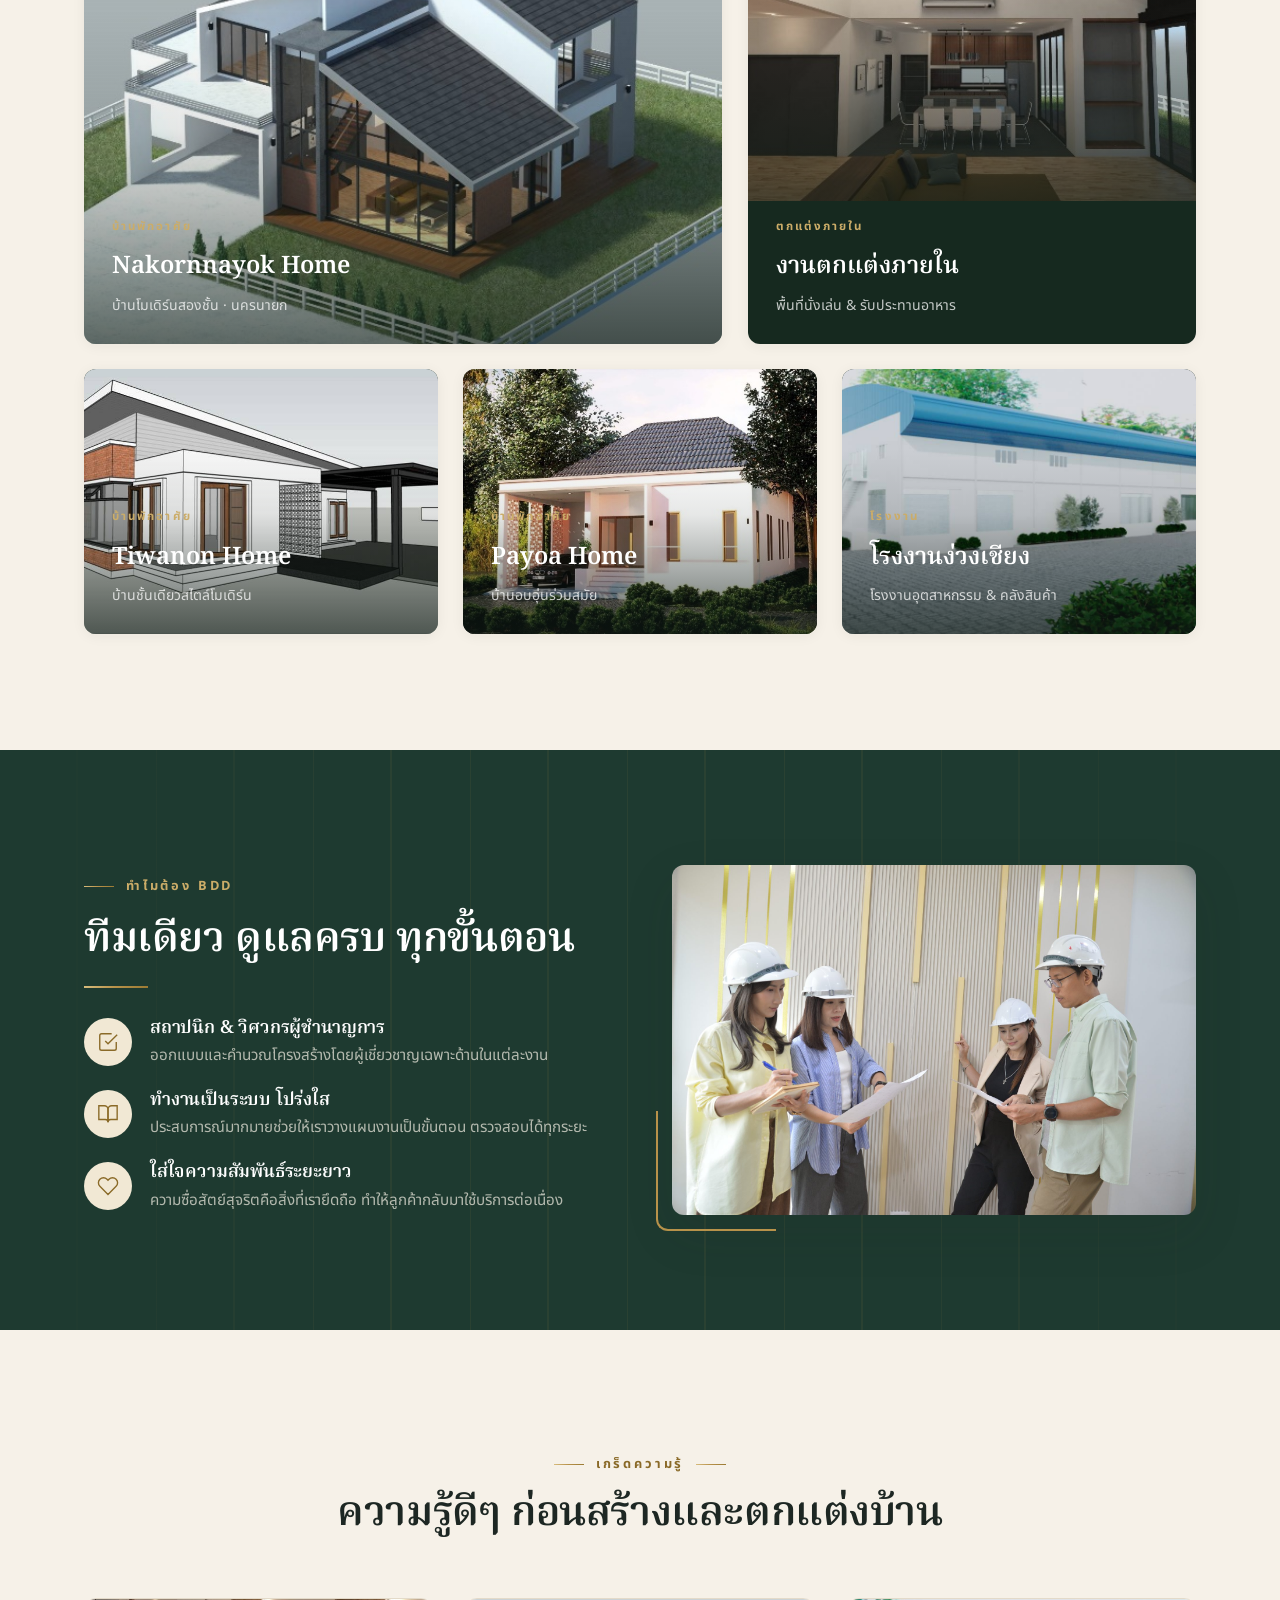
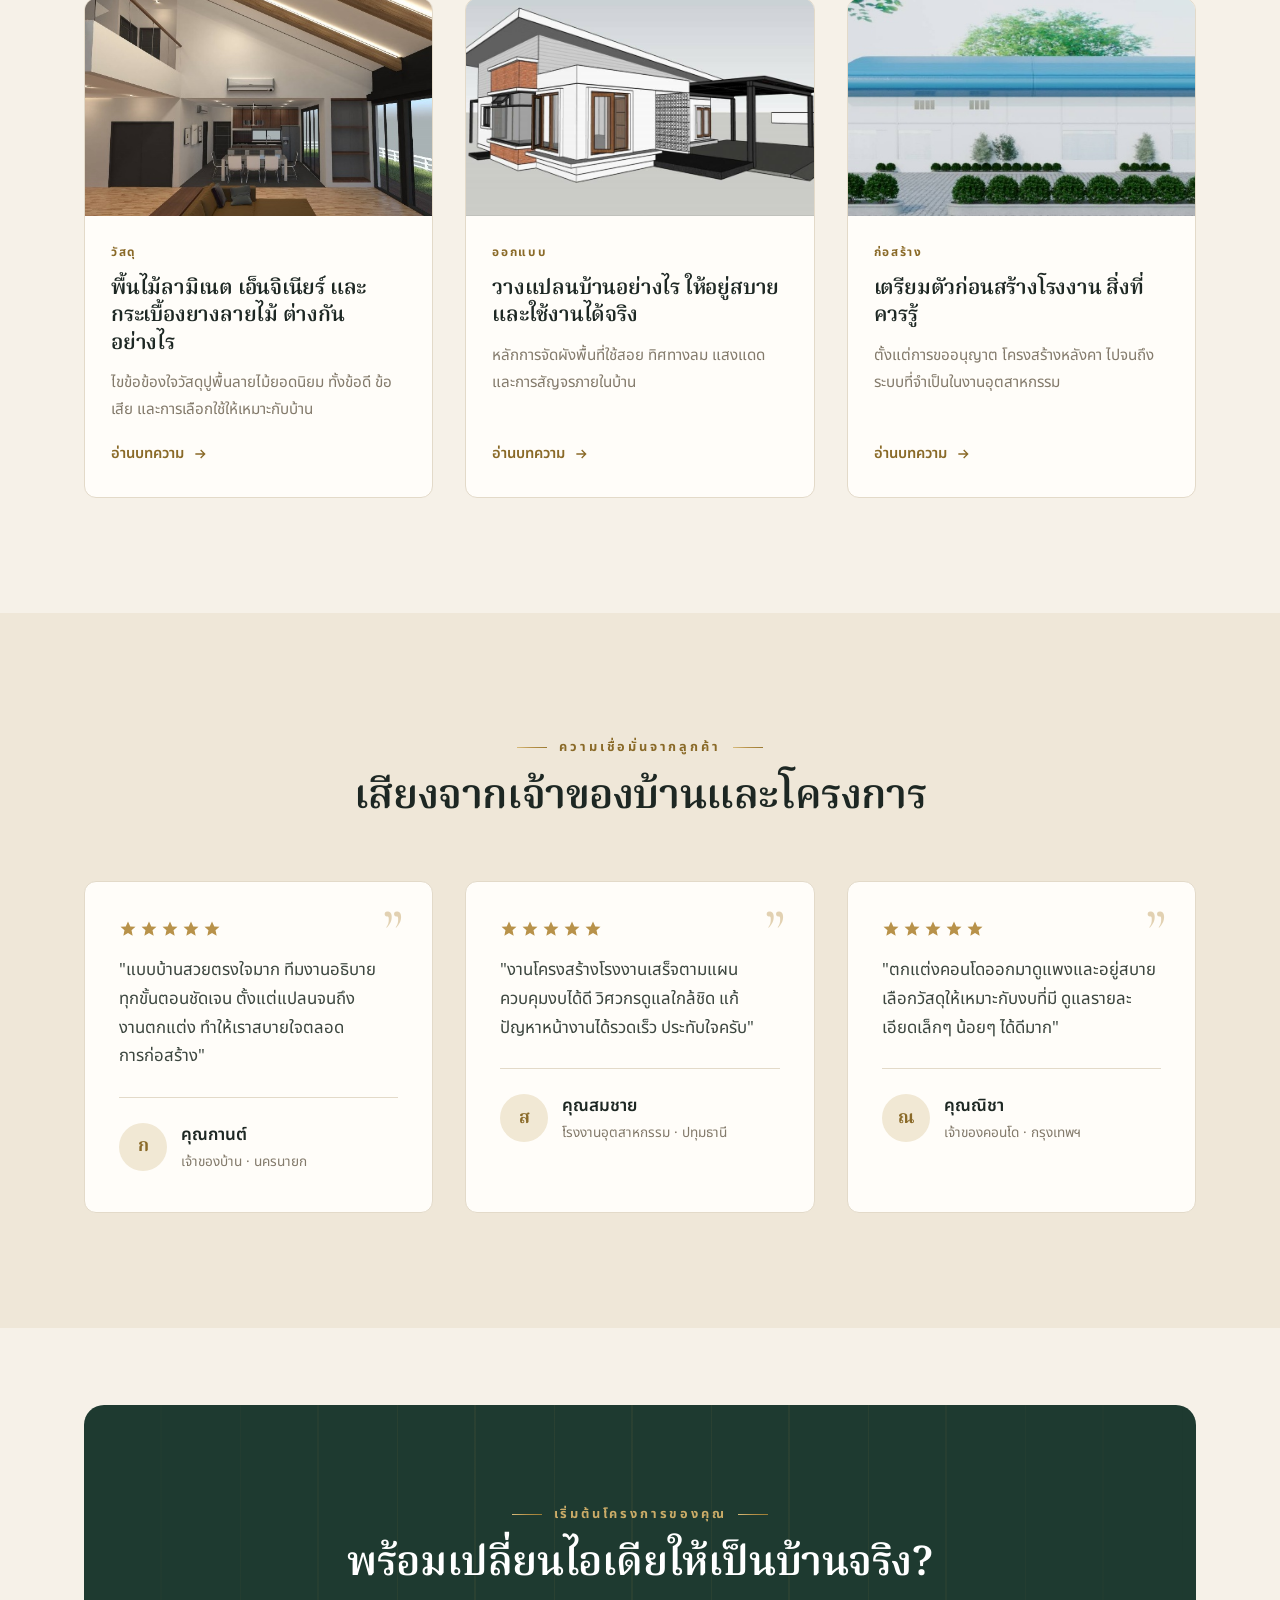
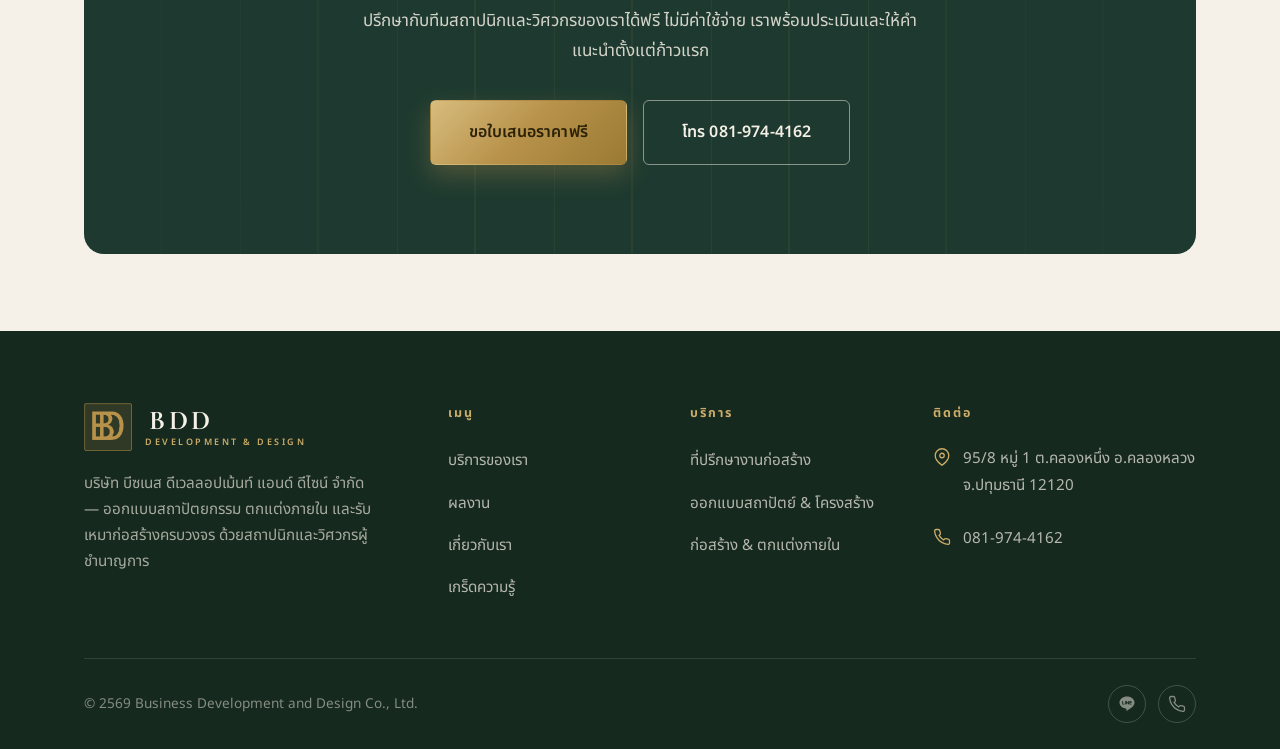
==== commit 30e68f9b: "seo h1 ปรับ seo h1" ====
--- a/index.html
+++ b/index.html
@@ -67,14 +67,14 @@
   </div>
   <div class="container">
     <div class="hero__inner">
-      <span class="eyebrow on-dark reveal"><span class="th">ออกแบบ · ก่อสร้าง · ตกแต่งภายใน</span><span class="en">Architecture · Build · Interior</span></span>
+      <span class="eyebrow on-dark reveal"><span class="th">รับเหมาก่อสร้าง · ออกแบบบ้าน-โรงงาน · ปทุมธานี</span><span class="en">Construction · Architecture · Interior · Pathum Thani</span></span>
       <h1 class="hero__title reveal" data-d="1">
-        <span class="th">สร้างบ้านในฝัน<br />ด้วยงานออกแบบที่ <em>ใส่ใจทุกรายละเอียด</em></span>
-        <span class="en">Building dream spaces<br />with <em>meticulous</em> design &amp; craft</span>
+        <span class="th">ออกแบบ-รับเหมาก่อสร้างครบวงจร<br />สร้างบ้านในฝัน ด้วยงานที่ <em>ใส่ใจทุกรายละเอียด</em></span>
+        <span class="en">Full-service architecture &amp; construction<br />Building dream spaces with <em>meticulous</em> craft</span>
       </h1>
       <p class="hero__lead reveal" data-d="2">
-        <span class="th">บริษัทออกแบบสถาปัตยกรรม ตกแต่งภายใน และรับเหมาก่อสร้างครบวงจร โดยสถาปนิกและวิศวกรผู้ชำนาญการเฉพาะด้าน — ครอบคลุมทั้งบ้าน คอนโด และโรงงาน</span>
-        <span class="en">Full-service architecture, interior design and construction — delivered by experienced architects and specialist engineers. Homes, condos and factories.</span>
+        <span class="th">บริษัทรับเหมาก่อสร้าง ออกแบบบ้าน รับสร้างบ้าน ออกแบบโรงงาน และตกแต่งภายในครบวงจร โดยสถาปนิกและวิศวกรผู้ชำนาญการเฉพาะด้าน สำนักงานใหญ่ จ.ปทุมธานี ครอบคลุมงานบ้าน คอนโด และโรงงานทั่วประเทศ</span>
+        <span class="en">Full-service architecture, interior design and construction in Pathum Thani — delivered by experienced architects and specialist engineers. Homes, condos and factories.</span>
       </p>
       <div class="hero__cta btn-row reveal" data-d="3">
         <a class="btn btn-gold btn-lg" href="/portfolio"><span class="th">ดูผลงานของเรา</span><span class="en">View Our Work</span></a>
